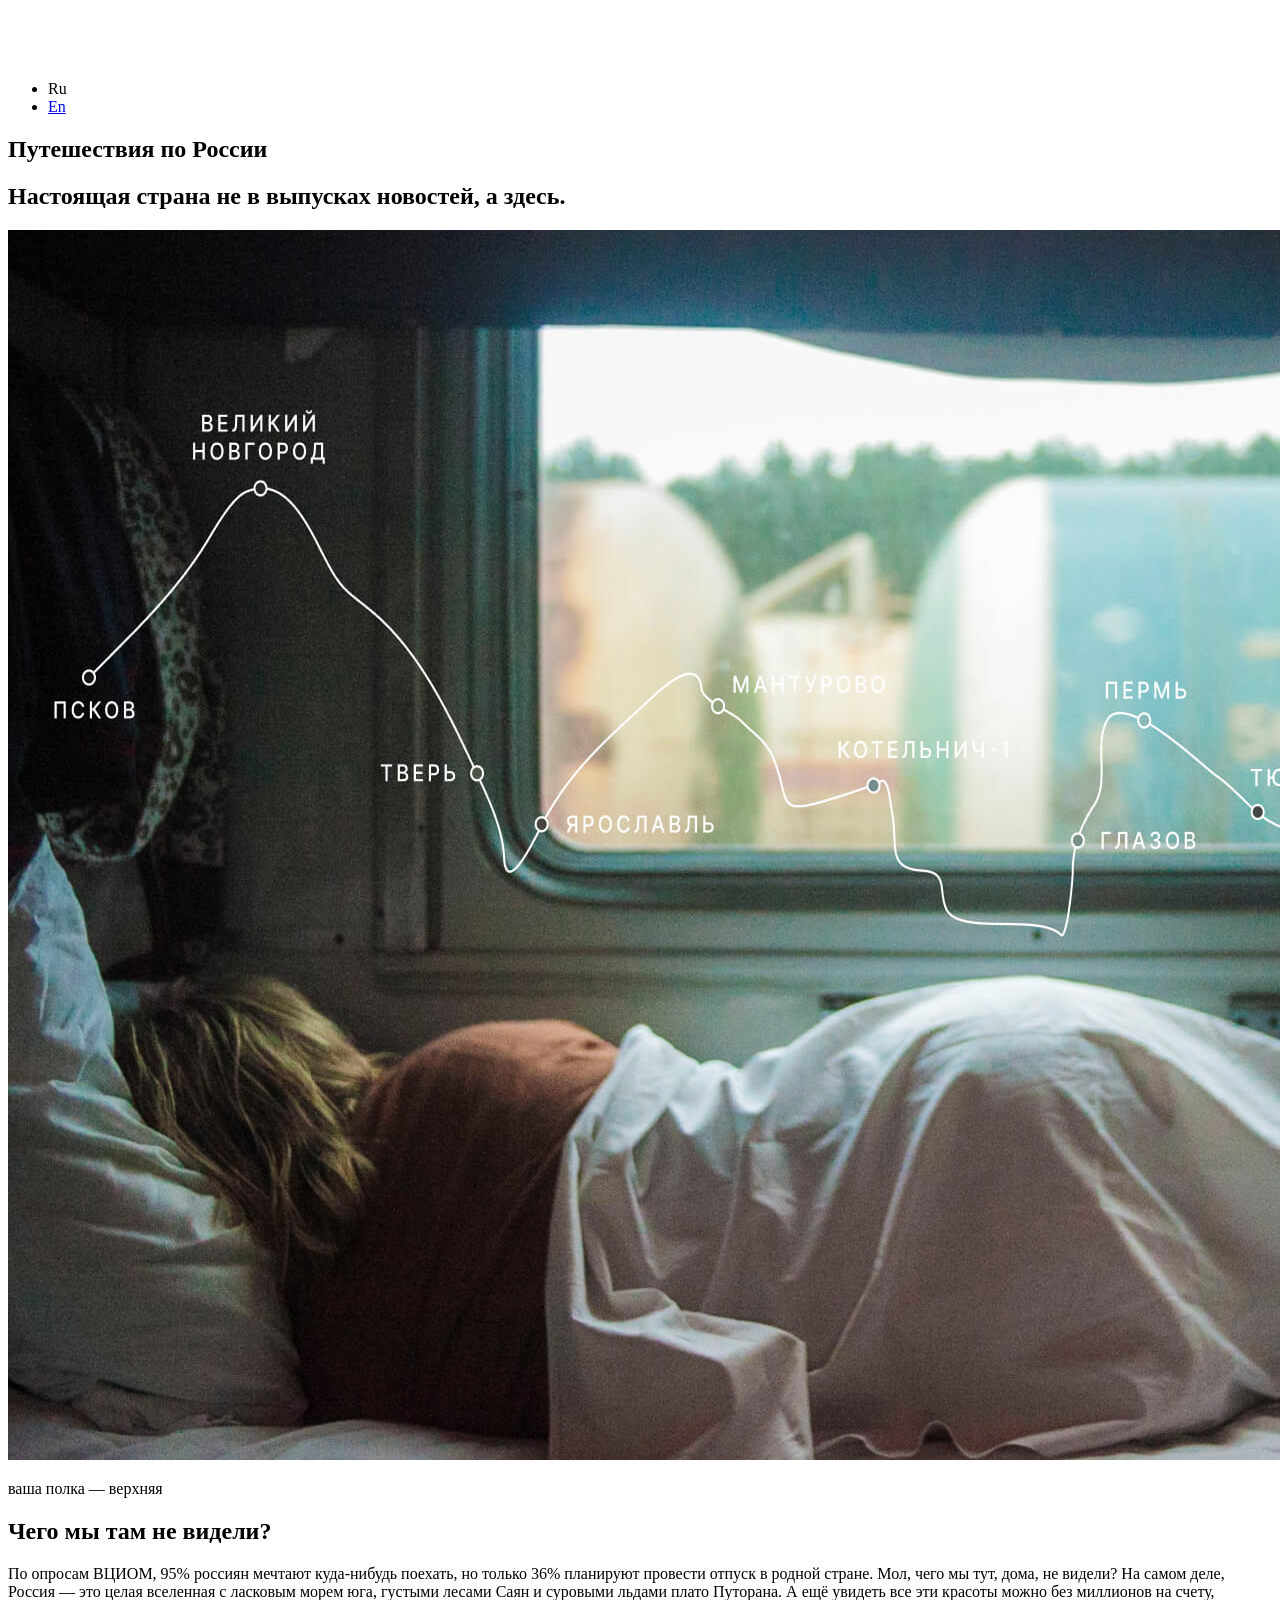
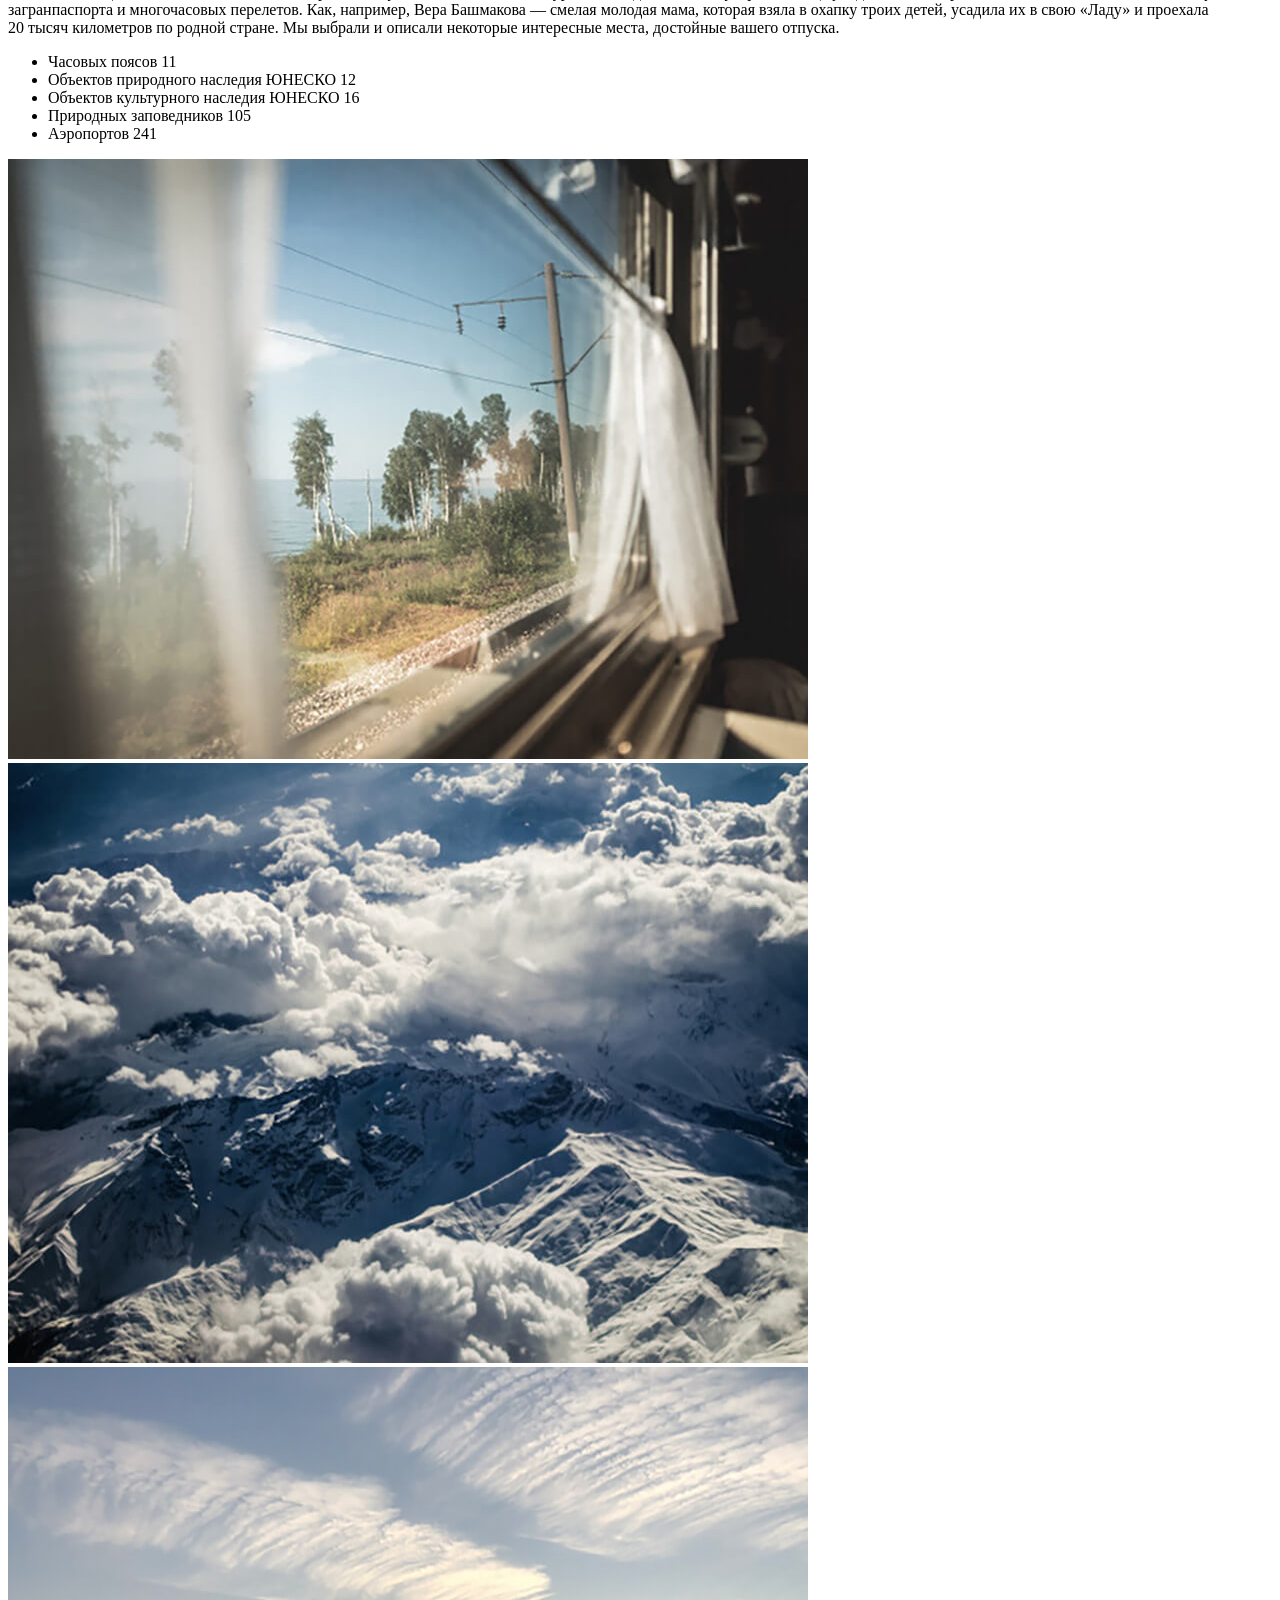
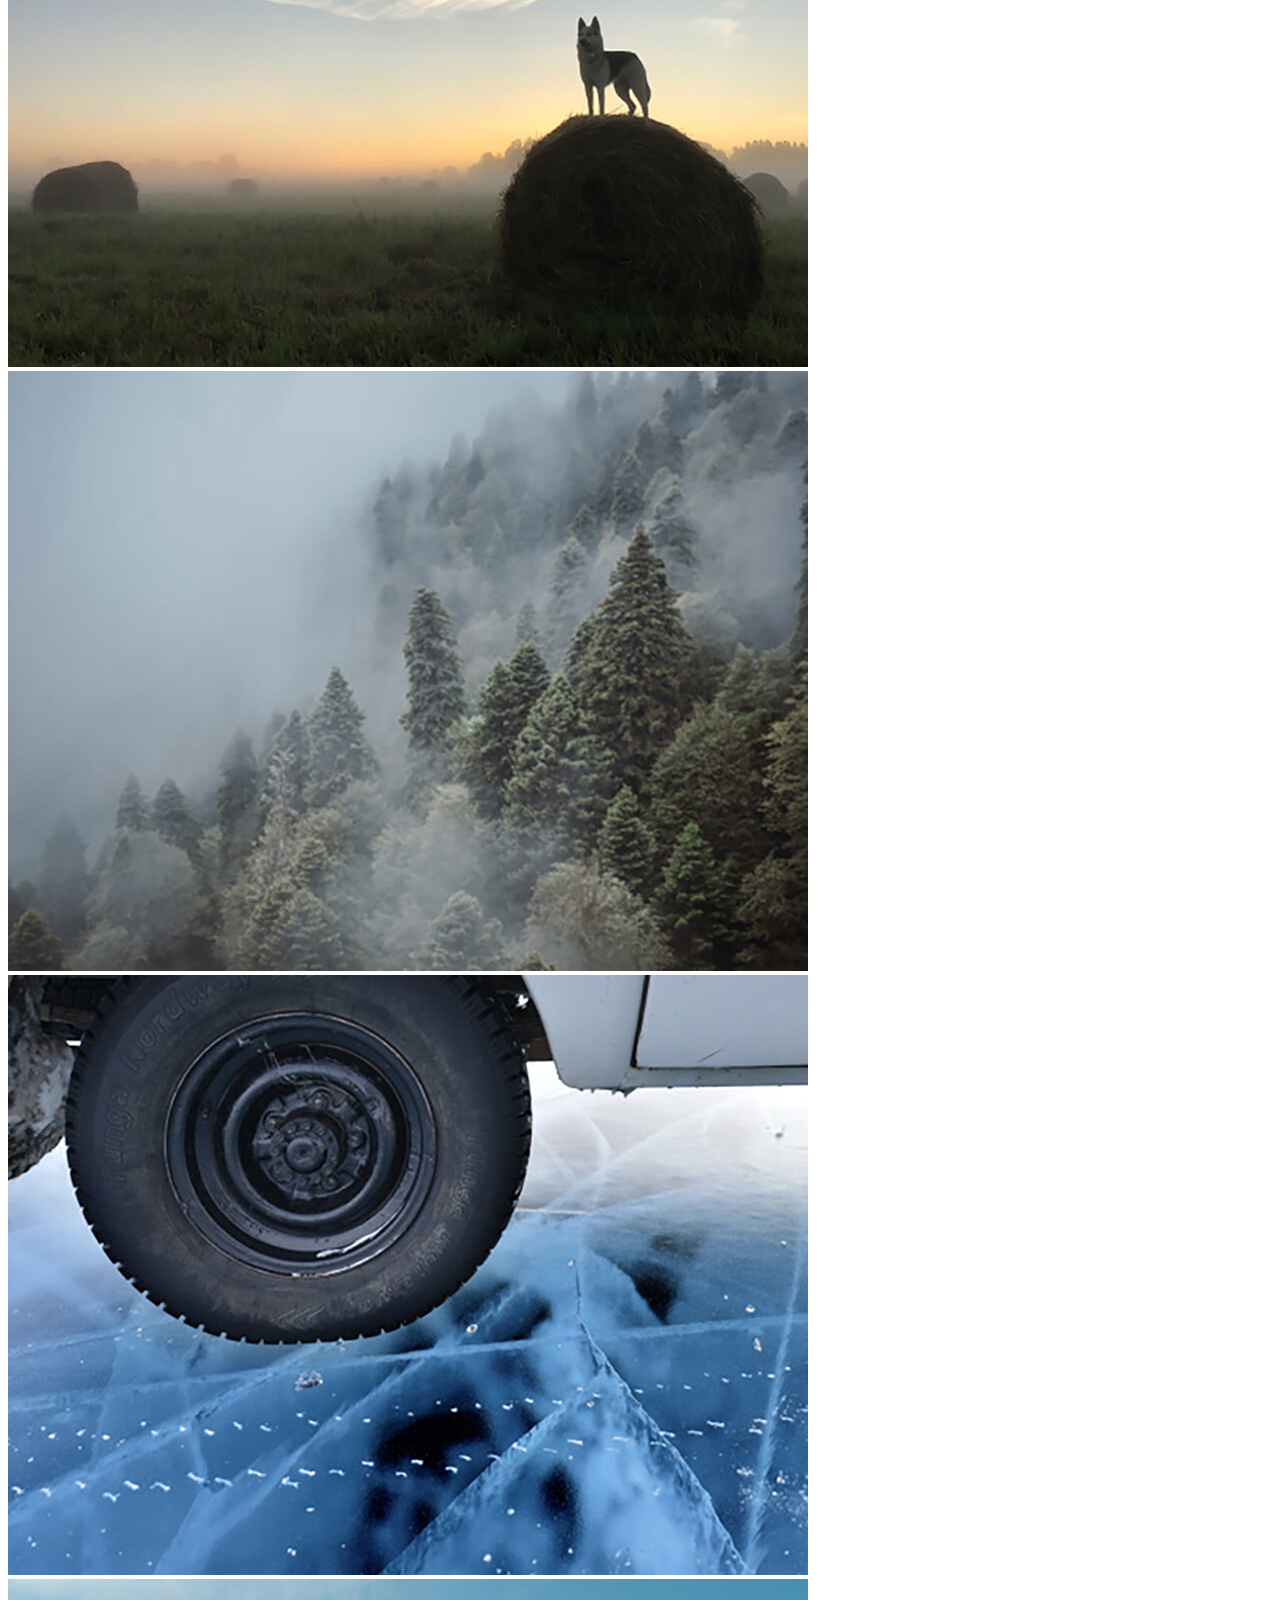
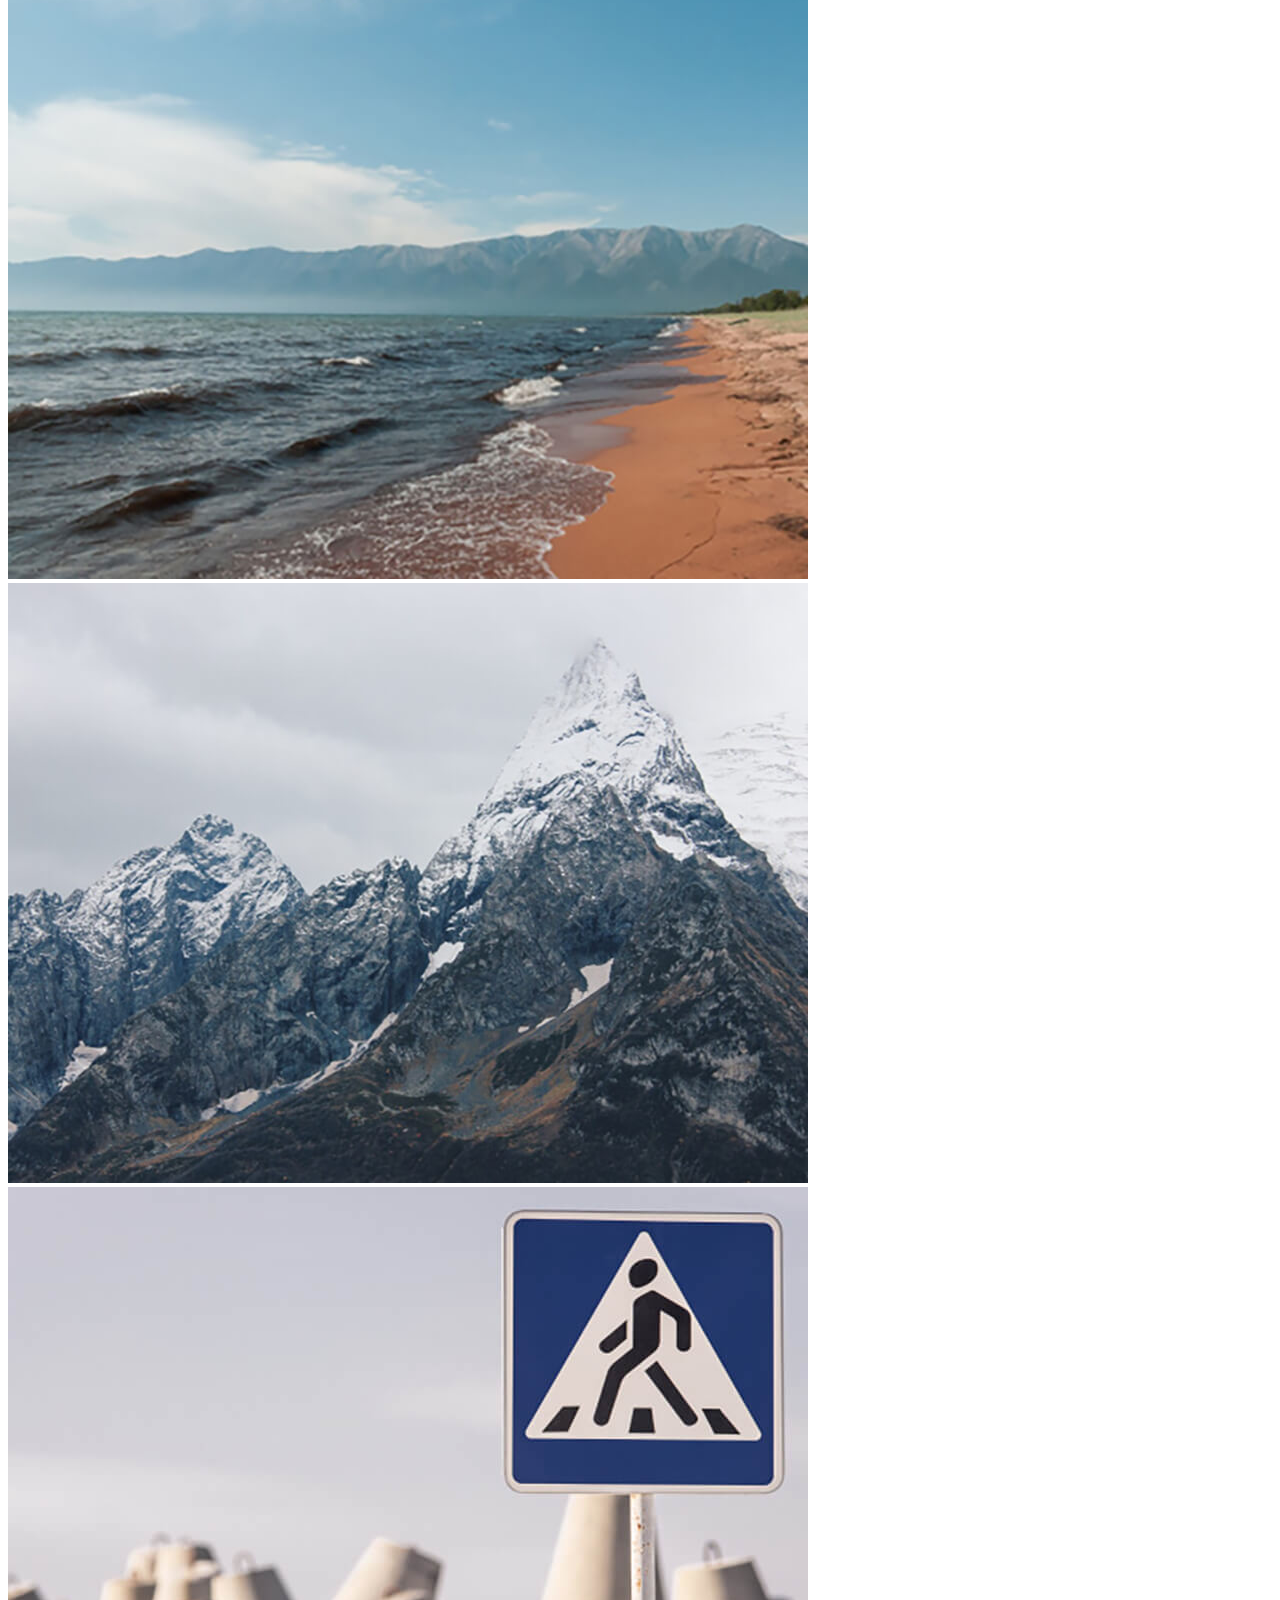
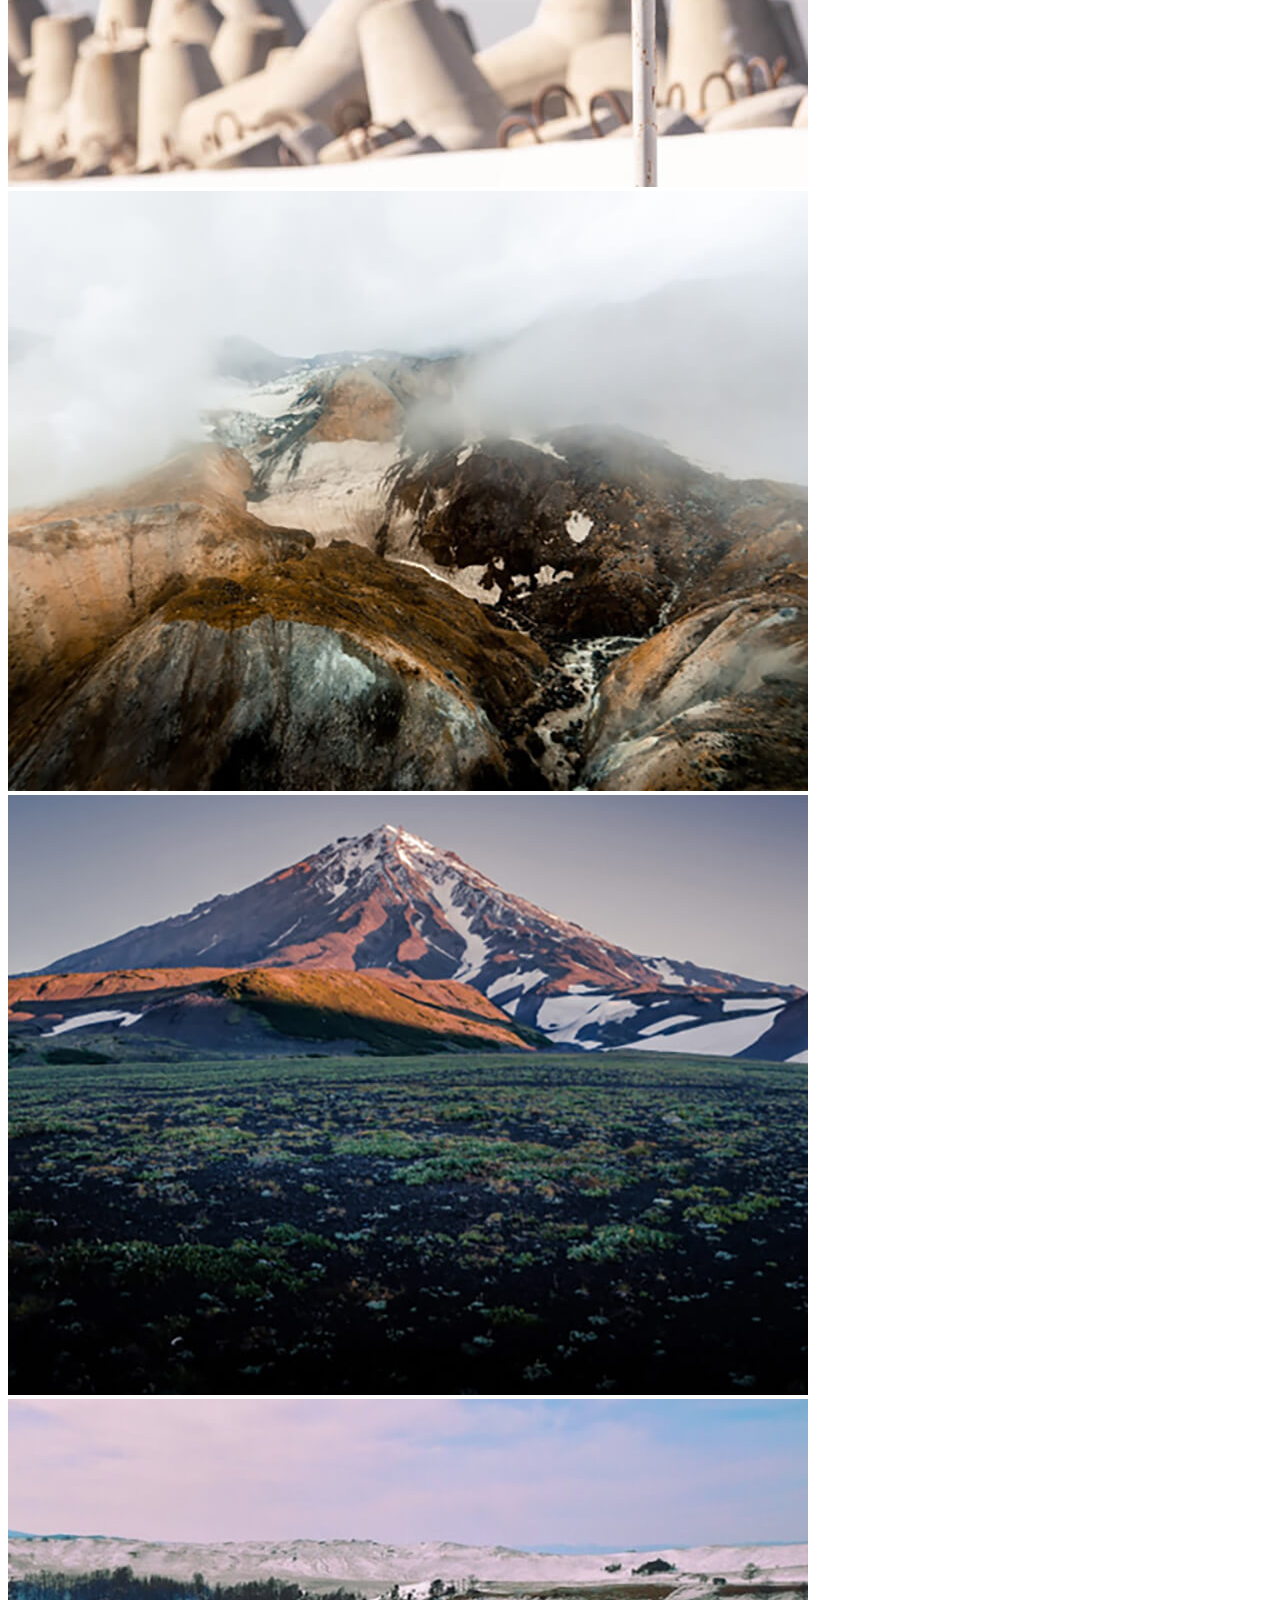
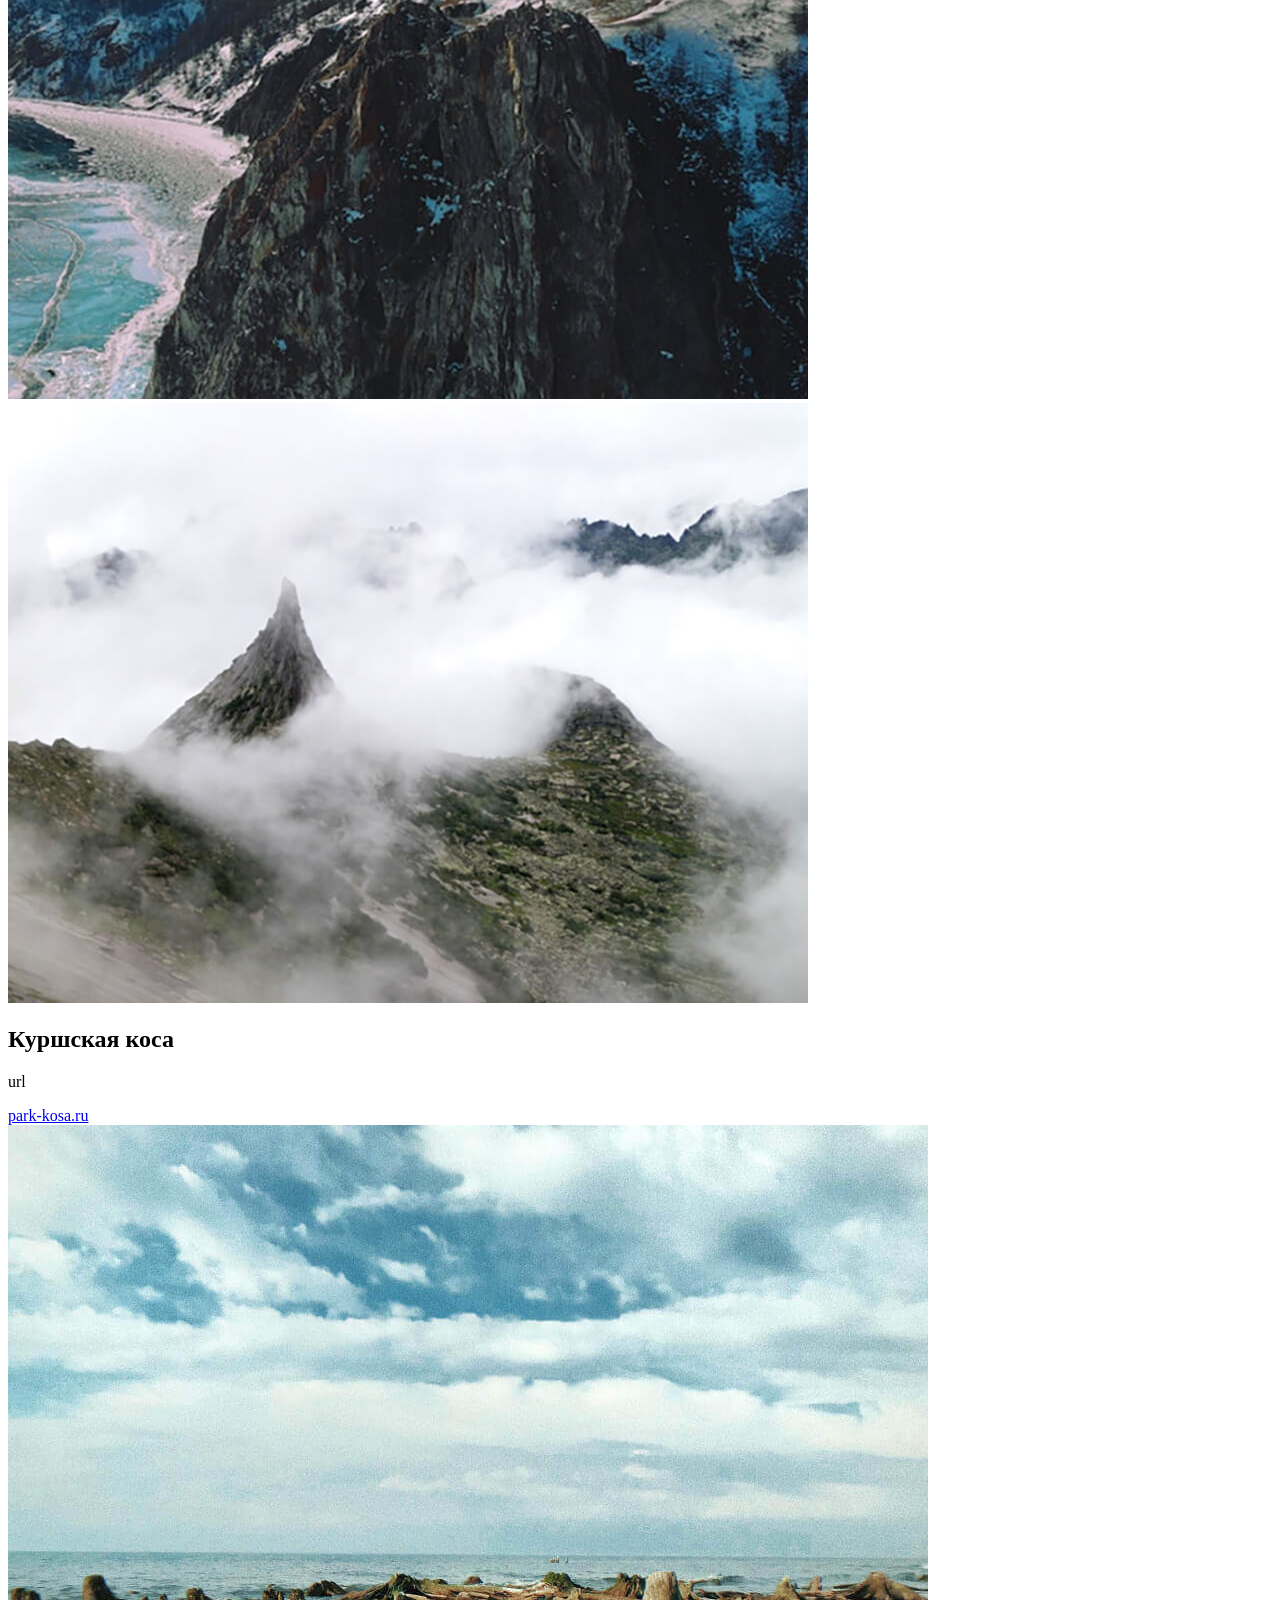
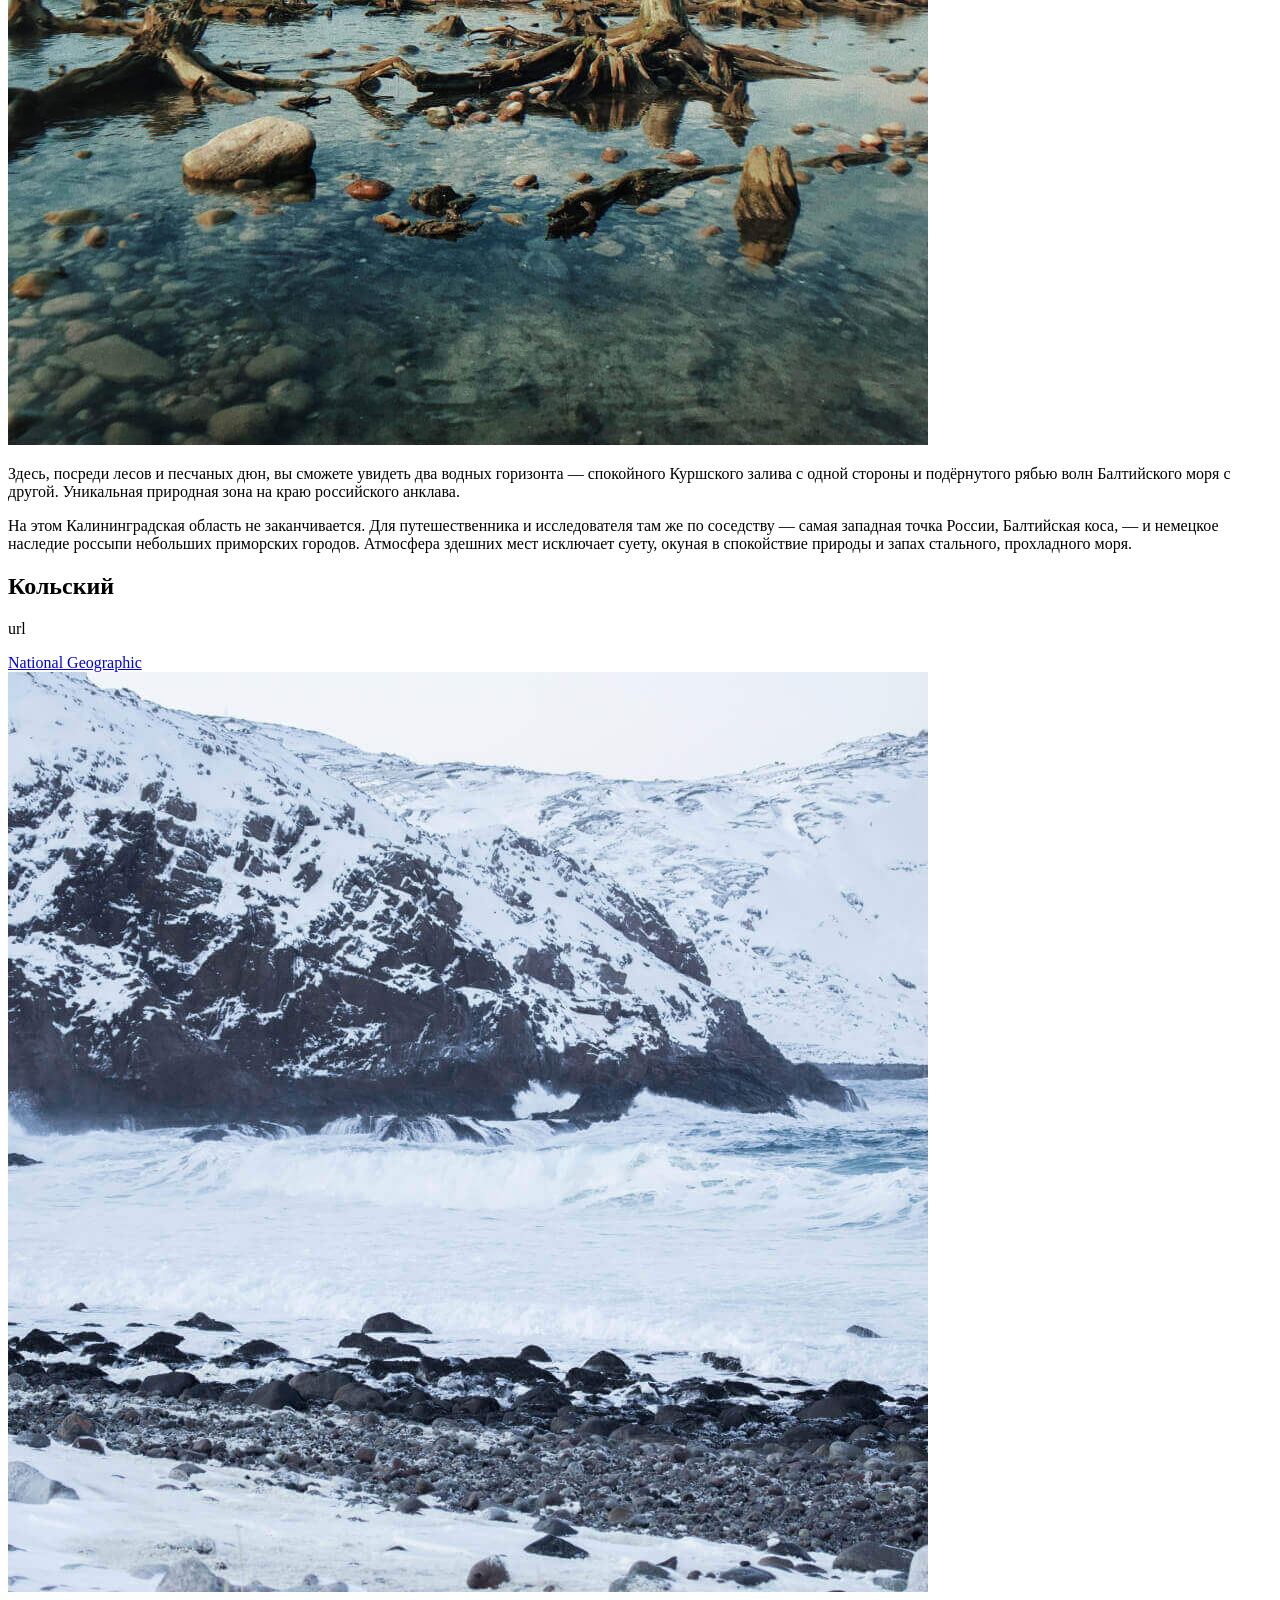
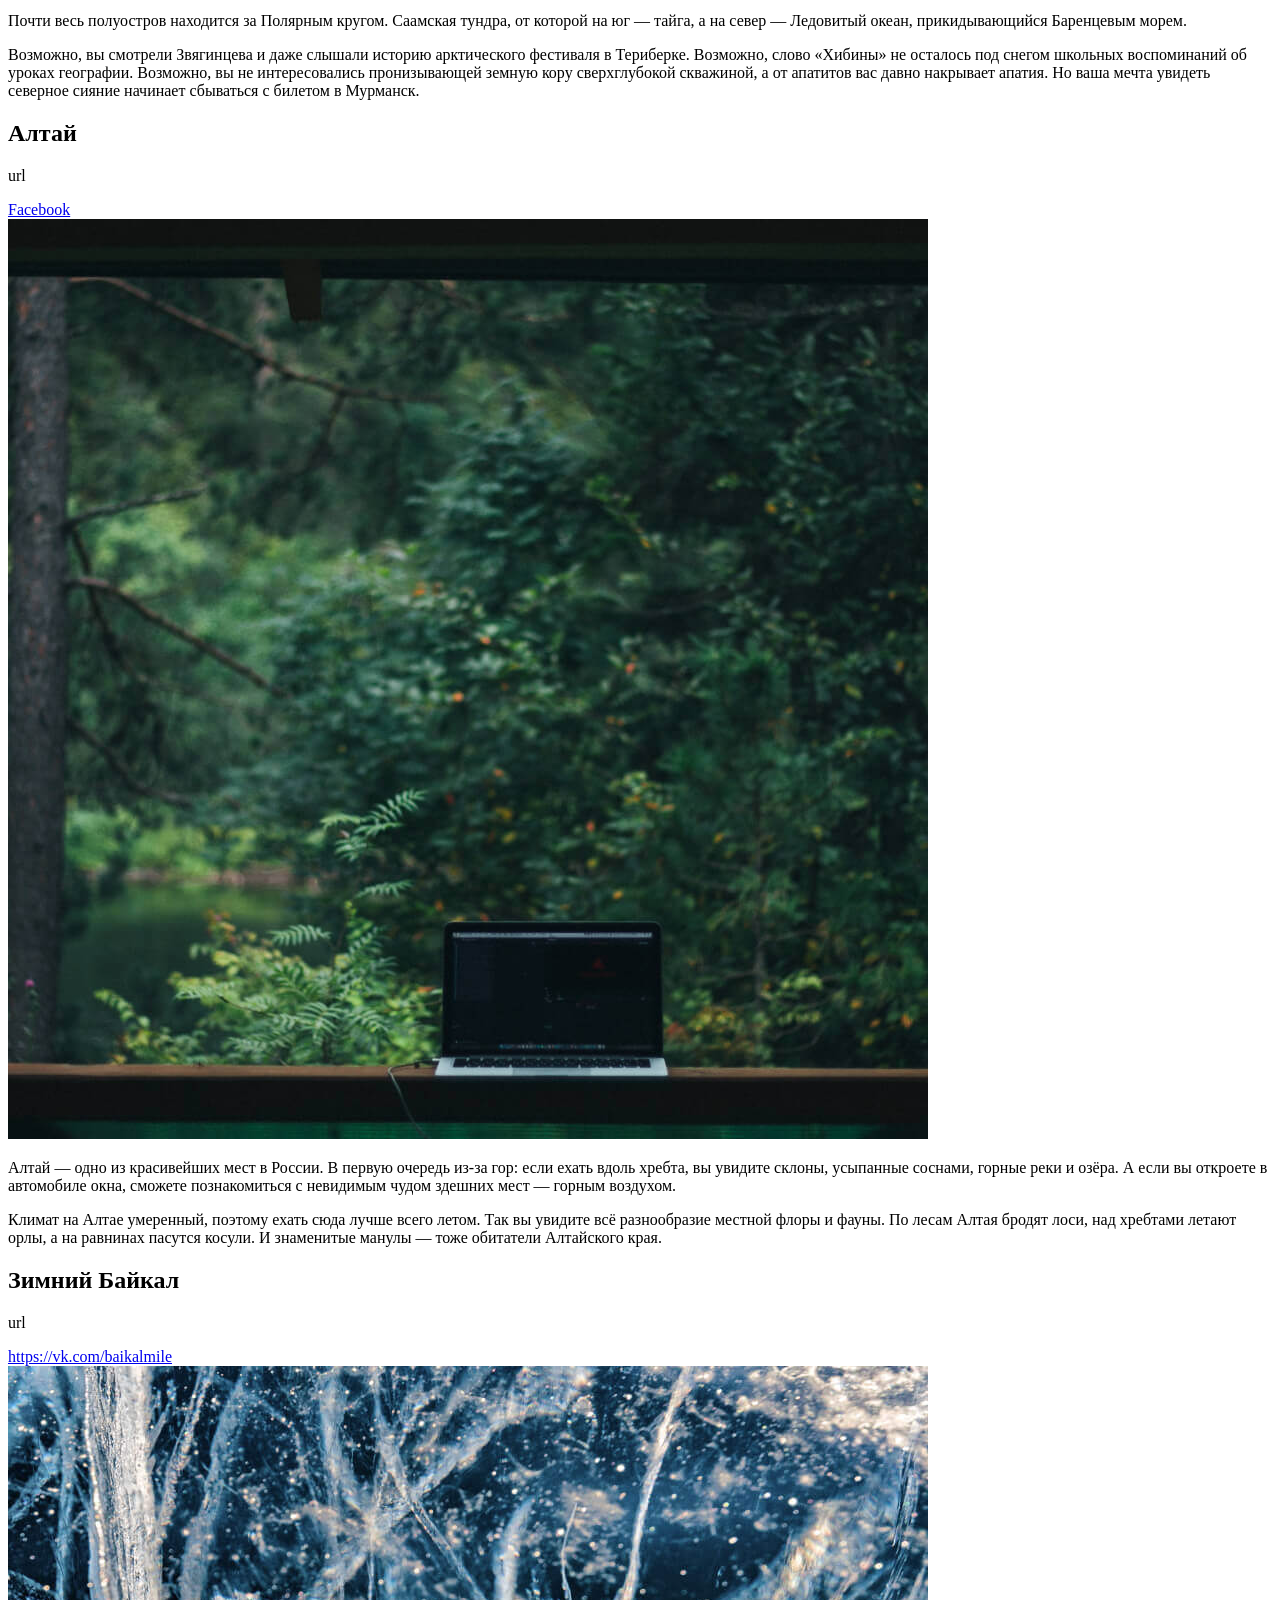
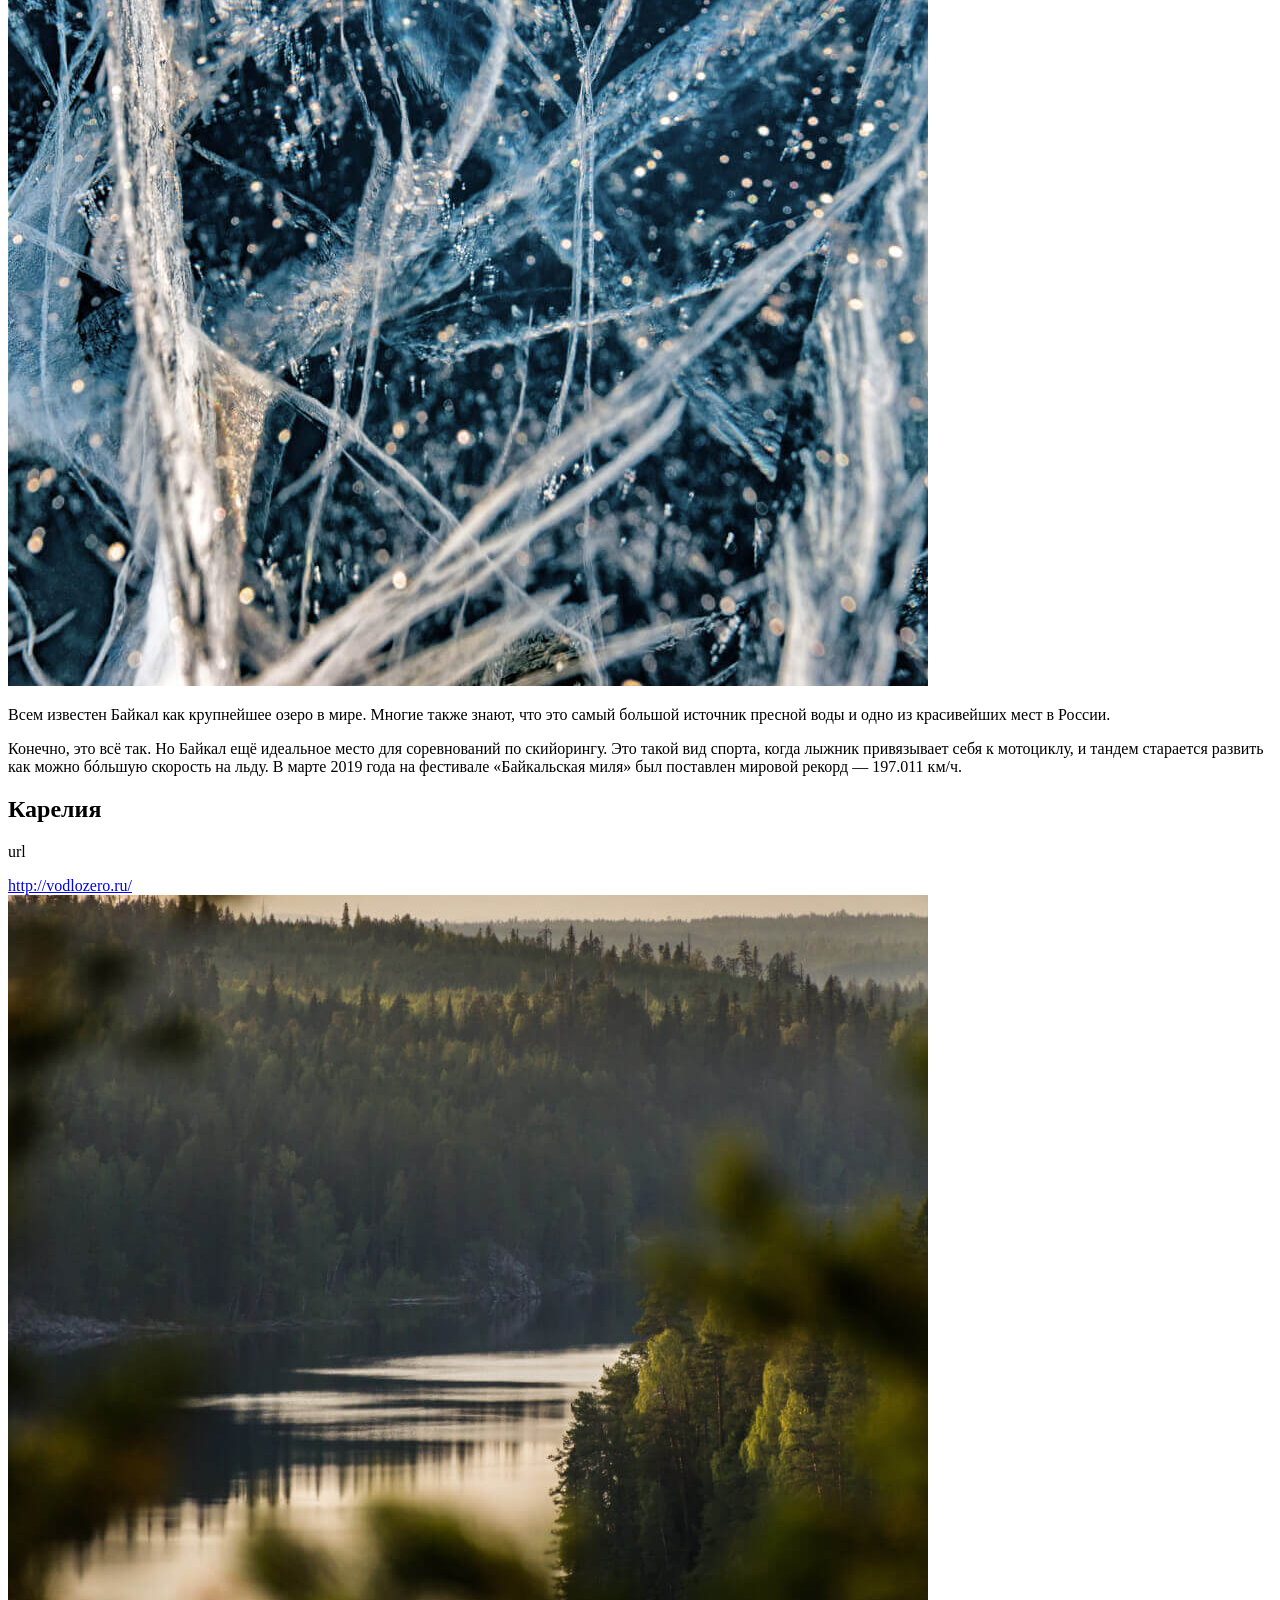
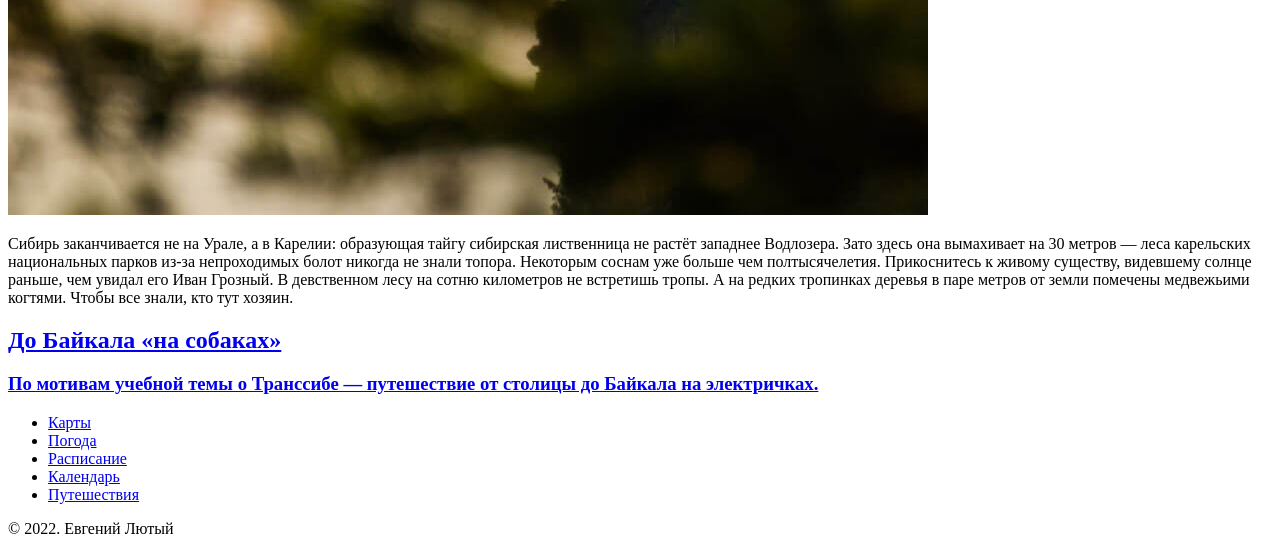
==== index.html @ b2409185 "Add files via upload" ====
<!DOCTYPE html>
<html lang="ru">

<head>
    <meta charset="UTF-8">
    <meta name="viewport" content="width=device-width, initial-scale=1.0">
    <link rel="stylesheet" href="./pages/index.css">
    <title>Путешествия по России</title>
</head>

<body class="page">
    <header class="header">
        <img class="header__logo" alt="Логотип" src="../russian-travel-main/images/header-logo.svg">
        <ul class="header__lang-list">
            <li class="header__lang-item">
                <a class="header__lang-link header__lang-link_status_active">Ru</a>
            </li>
            <li class="header__lang-item">
                <a href="#" class="header__lang-link">En</a>
            </li>
        </ul>
    </header>

    <main>
        <section class="lead">
            <h1 class="lead__title">Путешествия по России</h1>
            <h2 class="lead__subtitle">Настоящая страна не в выпусках новостей, а здесь.</h2>
            <img class="lead__image" alt="Маршрут" src="../russian-travel-main/images/lead-polka.jpg">
            <p class="lead__caption">ваша полка — верхняя</p>
        </section>

        <section class="intro">
            <h2 class="intro__title">Чего мы там не видели?</h2>
            <p class="intro__text">По&nbsp;опросам ВЦИОМ, 95% россиян мечтают куда-нибудь поехать, но&nbsp;только&nbsp;36% планируют провести отпуск в&nbsp;родной стране. Мол, чего мы&nbsp;тут, дома, не&nbsp;видели? На&nbsp;самом деле, Россия&nbsp;&mdash; это целая вселенная
                с&nbsp;ласковым морем юга, густыми лесами Саян и суровыми льдами плато Путорана. А&nbsp;ещё увидеть все эти красоты можно без миллионов на&nbsp;счету, загранпаспорта и&nbsp;многочасовых перелетов. Как, например, Вера Башмакова&nbsp;&mdash;
                смелая молодая мама, которая взяла в&nbsp;охапку троих детей, усадила их&nbsp;в свою &laquo;Ладу&raquo; и&nbsp;проехала 20&nbsp;тысяч километров по&nbsp;родной стране. Мы&nbsp;выбрали и&nbsp;описали некоторые интересные места, достойные
                вашего отпуска.</p>
            <ul class="intro__list">
                <li class="intro__list-item">
                    <span class="intro__list-title">Часовых поясов</span> 11
                </li>
                <li class="intro__list-item">
                    <span class="intro__list-title">Объектов природного наследия ЮНЕСКО</span> 12
                </li>
                <li class="intro__list-item">
                    <span class="intro__list-title">Объектов культурного наследия ЮНЕСКО</span> 16
                </li>
                <li class="intro__list-item">
                    <span class="intro__list-title">Природных заповедников</span> 105
                </li>
                <li class="intro__list-item">
                    <span class="intro__list-title">Аэропортов</span> 241
                </li>
            </ul>
        </section>

        <section class="photo-grid">
            <img class="photo-grid__item" alt="Поезд" src="../russian-travel-main/images/photo-grid-train.jpg">
            <img class="photo-grid__item" alt="Облака" src="../russian-travel-main/images/photo-grid-atharva-tulsi.jpg">
            <img class="photo-grid__item" alt="Туман" src="../russian-travel-main/images/photo-grid-tuman.jpg">
            <img class="photo-grid__item" alt="Лес" src="../russian-travel-main/images/photo-grid-sochi.jpg">
            <img class="photo-grid__item" alt="Колесо" src="../russian-travel-main/images/photo-grid-arisa.jpg">
            <img class="photo-grid__item" alt="Байкал" src="../russian-travel-main/images/photo-grid-baikal.jpg">
            <img class="photo-grid__item" alt="Эльбрус" src="../russian-travel-main/images/photo-grid-elbrus.jpg">
            <img class="photo-grid__item" alt="Пешеход" src="../russian-travel-main/images/photo-grid-kondratiev.jpg">
            <img class="photo-grid__item" alt="Камчатка 1" src="../russian-travel-main/images/photo-grid-kamchatka-1.jpg">
            <img class="photo-grid__item" alt="Камчатка 2" src="../russian-travel-main/images/photo-grid-kamchatka-2.jpg">
            <img class="photo-grid__item" alt="Байкал 2" src="../russian-travel-main/images/photo-grid-baikal-2.jpg">
            <img class="photo-grid__item" alt="Горы" src="../russian-travel-main/images/photo-grid-ergaki.jpg">
        </section>

        <section class="places">
            <article class="place">
                <h2 class="place__title">Куршская коса</h2>
                <div class="place__website">
                    <p class="place__url-heading">url</p>
                    <a class="place__link" href="http://park-kosa.ru">park-kosa.ru</a>
                </div>
                <img class="place__image" alt="Картинка" src="../russian-travel-main/images/place-kosa.jpg">
                <div class="place__text">
                    <p class="place__paragraph">Здесь, посреди лесов и песчаных дюн, вы сможете увидеть два водных горизонта — спокойного Куршского залива с одной стороны и подёрнутого рябью волн Балтийского моря с другой. Уникальная природная зона на краю российского анклава.</p>
                    <p class="place__paragraph">На этом Калининградская область не заканчивается. Для путешественника и исследователя там же по соседству — самая западная точка России, Балтийская коса, — и немецкое наследие россыпи небольших приморских городов. Атмосфера здешних
                        мест исключает суету, окуная в спокойствие природы и запах стального, прохладного моря.</p>
                </div>
            </article>

            <article class="place">
                <h2 class="place__title">Кольский</h2>
                <div class="place__website">
                    <p class="place__url-heading">url</p>
                    <a class="place__link" href="https://yourshot.nationalgeographic.com/photos/?keywords=kolskiy">National
            Geographic</a>
                </div>
                <img class="place__image" alt="Картинка" src="../russian-travel-main/images/place-kolsky.jpg">
                <div class="place__text">
                    <p class="place__paragraph">Почти весь полуостров находится за Полярным кругом. Саамская тундра, от которой на юг — тайга, а на север — Ледовитый океан, прикидывающийся Баренцевым морем.</p>
                    <p class="place__paragraph">Возможно, вы смотрели Звягинцева и даже слышали историю арктического фестиваля в Териберке. Возможно, слово «Хибины» не осталось под снегом школьных воспоминаний об уроках географии. Возможно, вы не интересовались пронизывающей земную
                        кору сверхглубокой скважиной, а от апатитов вас давно накрывает апатия. Но ваша мечта увидеть северное сияние начинает сбываться с билетом в Мурманск.</p>
                </div>
            </article>

            <article class="place">
                <h2 class="place__title">Алтай</h2>
                <div class="place__website">
                    <p class="place__url-heading">url</p>
                    <a class="place__link" href="https://www.facebook.com/vera.bashmakova/posts/10156011613718822">Facebook</a>
                </div>
                <img class="place__image" alt="Картинка" src="../russian-travel-main/images/place-altai.jpg">
                <div class="place__text">
                    <p class="place__paragraph">Алтай — одно из красивейших мест в России. В первую очередь из-за гор: если ехать вдоль хребта, вы увидите склоны, усыпанные соснами, горные реки и озёра. А если вы откроете в автомобиле окна, сможете познакомиться с невидимым чудом
                        здешних мест — горным воздухом.</p>
                    <p class="place__paragraph">Климат на Алтае умеренный, поэтому ехать сюда лучше всего летом. Так вы увидите всё разнообразие местной флоры и фауны. По лесам Алтая бродят лоси, над хребтами летают орлы, а на равнинах пасутся косули. И знаменитые манулы — тоже
                        обитатели Алтайского края.</p>
                </div>
            </article>

            <article class="place">
                <h2 class="place__title">Зимний Байкал</h2>
                <div class="place__website">
                    <p class="place__url-heading">url</p>
                    <a class="place__link" href="https://vk.com/baikalmile">https://vk.com/baikalmile</a>
                </div>
                <img class="place__image" alt="Картинка" src="../russian-travel-main/images/place-winter-baikal.jpg">
                <div class="place__text">
                    <p class="place__paragraph">Всем известен Байкал как крупнейшее озеро в мире. Многие также знают, что это самый большой источник пресной воды и одно из красивейших мест в России.</p>
                    <p class="place__paragraph">Конечно, это всё так. Но Байкал ещё идеальное место для соревнований по скийорингу. Это такой вид спорта, когда лыжник привязывает себя к мотоциклу, и тандем старается развить как можно бóльшую скорость на льду. В марте 2019 года на
                        фестивале «Байкальская миля» был поставлен мировой рекорд — 197.011 км/ч.</p>
                </div>
            </article>

            <article class="place">
                <h2 class="place__title">Карелия</h2>
                <div class="place__website">
                    <p class="place__url-heading">url</p>
                    <a class="place__link" href="http://vodlozero.ru">http://vodlozero.ru/</a>
                </div>
                <img class="place__image" alt="Картинка" src="../russian-travel-main/images/place-karelia.jpg">
                <div class="place__text">
                    <p class="place__paragraph">Сибирь заканчивается не на Урале, а в Карелии: образующая тайгу сибирская лиственница не растёт западнее Водлозера. Зато здесь она вымахивает на 30 метров — леса карельских национальных парков из-за непроходимых болот никогда не знали
                        топора. Некоторым соснам уже больше чем полтысячелетия. Прикоснитесь к живому существу, видевшему солнце раньше, чем увидал его Иван Грозный. В девственном лесу на сотню километров не встретишь тропы. А на редких тропинках деревья
                        в паре метров от земли помечены медвежьими когтями. Чтобы все знали, кто тут хозяин.</p>
                </div>
            </article>
        </section>

        <section class="cover">
            <a class="cover__overlay" href="https://stampsy.com/na-elektrichkakh-do-baikala">
                <div class="cover__background">
                    <h2 class="cover__title">До Байкала «на собаках»</h2>
                    <h3 class="cover__subtitle">По мотивам учебной темы о Транссибе — путешествие от столицы до Байкала на электричках.
                    </h3>
                </div>
            </a>
        </section>
    </main>

    <footer class="footer">
        <nav class="footer__background">
            <ul class="footer__list-link">
                <li class="footer__list-item">
                    <a class="footer__link" href="https://yandex.ru/maps/">Карты</a>
                </li>
                <li class="footer__list-item">
                    <a class="footer__link" href="https://yandex.ru/pogoda/">Погода</a>
                </li>
                <li class="footer__list-item">
                    <a class="footer__link" href="https://rasp.yandex.ru/">Расписание</a>
                </li>
                <li class="footer__list-item">
                    <a class="footer__link" href="https://calendar.yandex.ru/">Календарь</a>
                </li>
                <li class="footer__list-item">
                    <a class="footer__link" href="https://travel.yandex.ru/">Путешествия</a>
                </li>
            </ul>
        </nav>
        <p class="footer__copyright">&copy; 2022. Евгений Лютый</p>
    </footer>
</body>

</html>
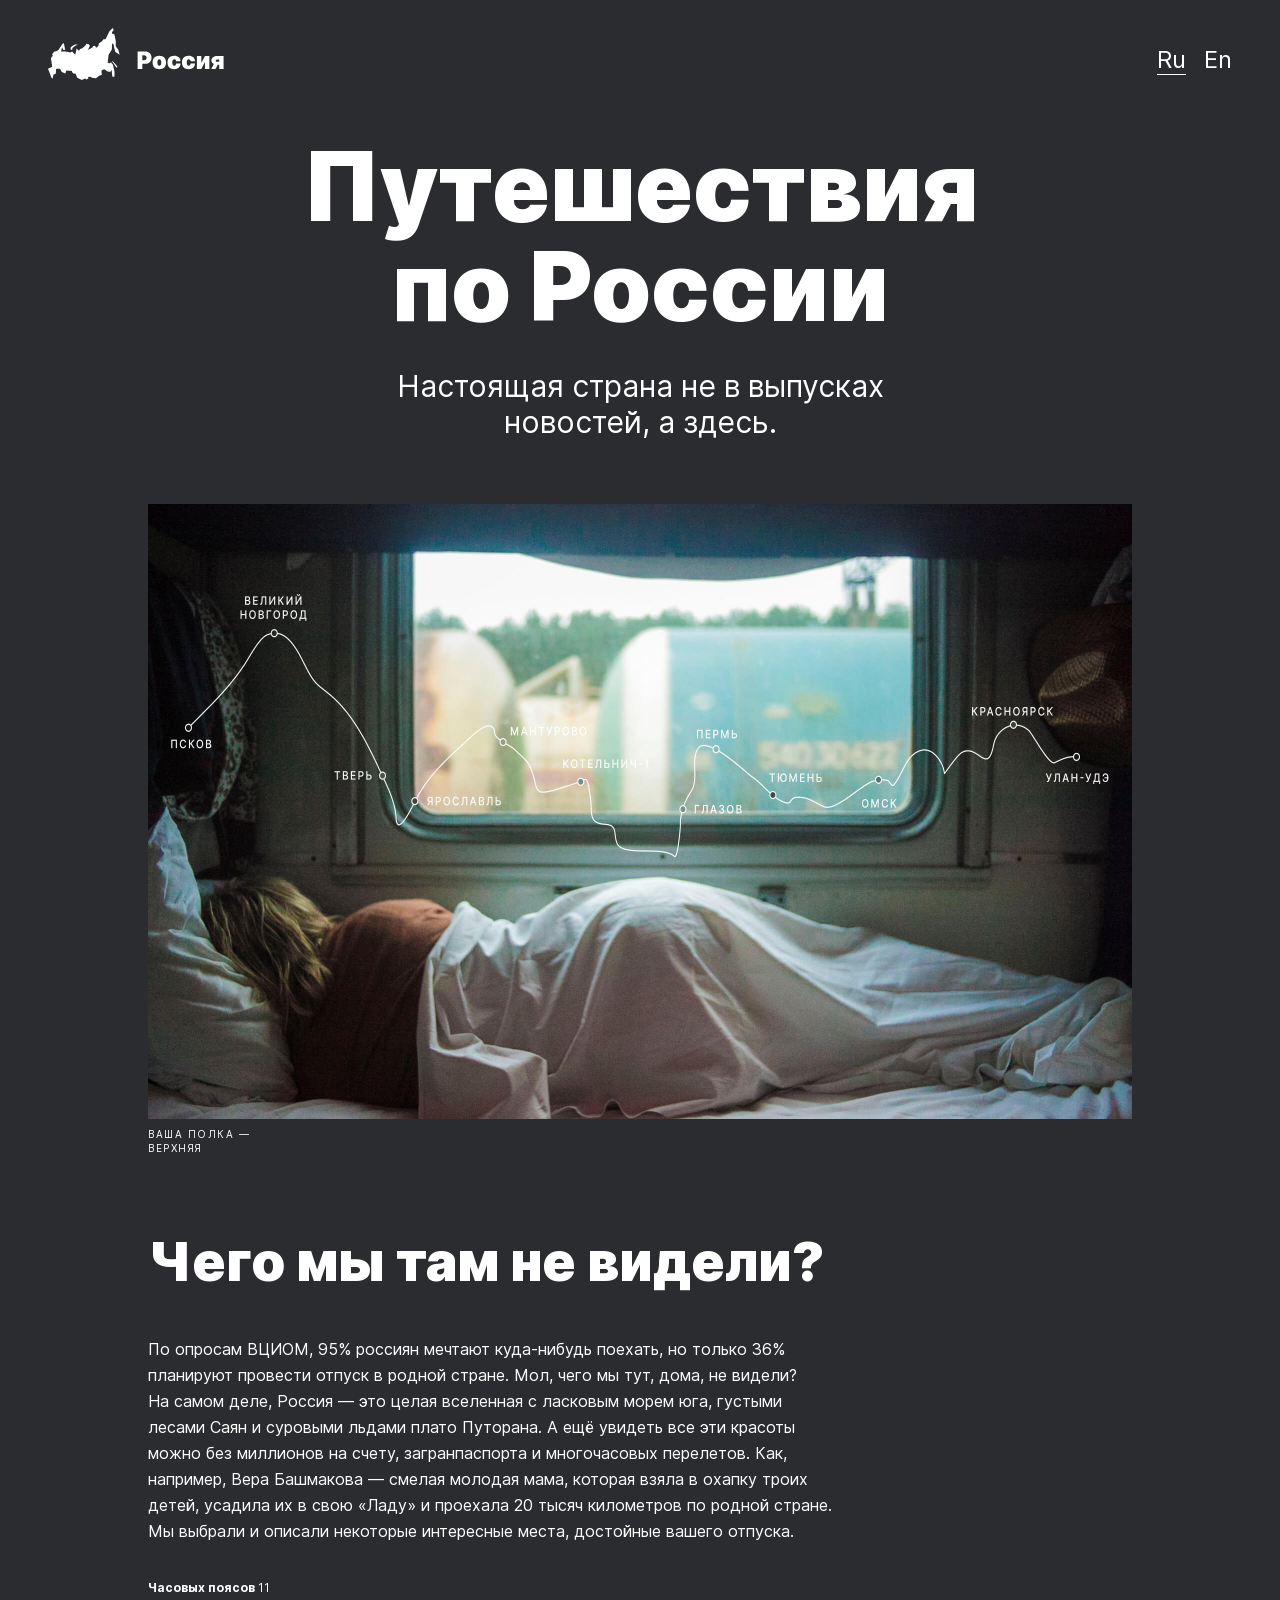
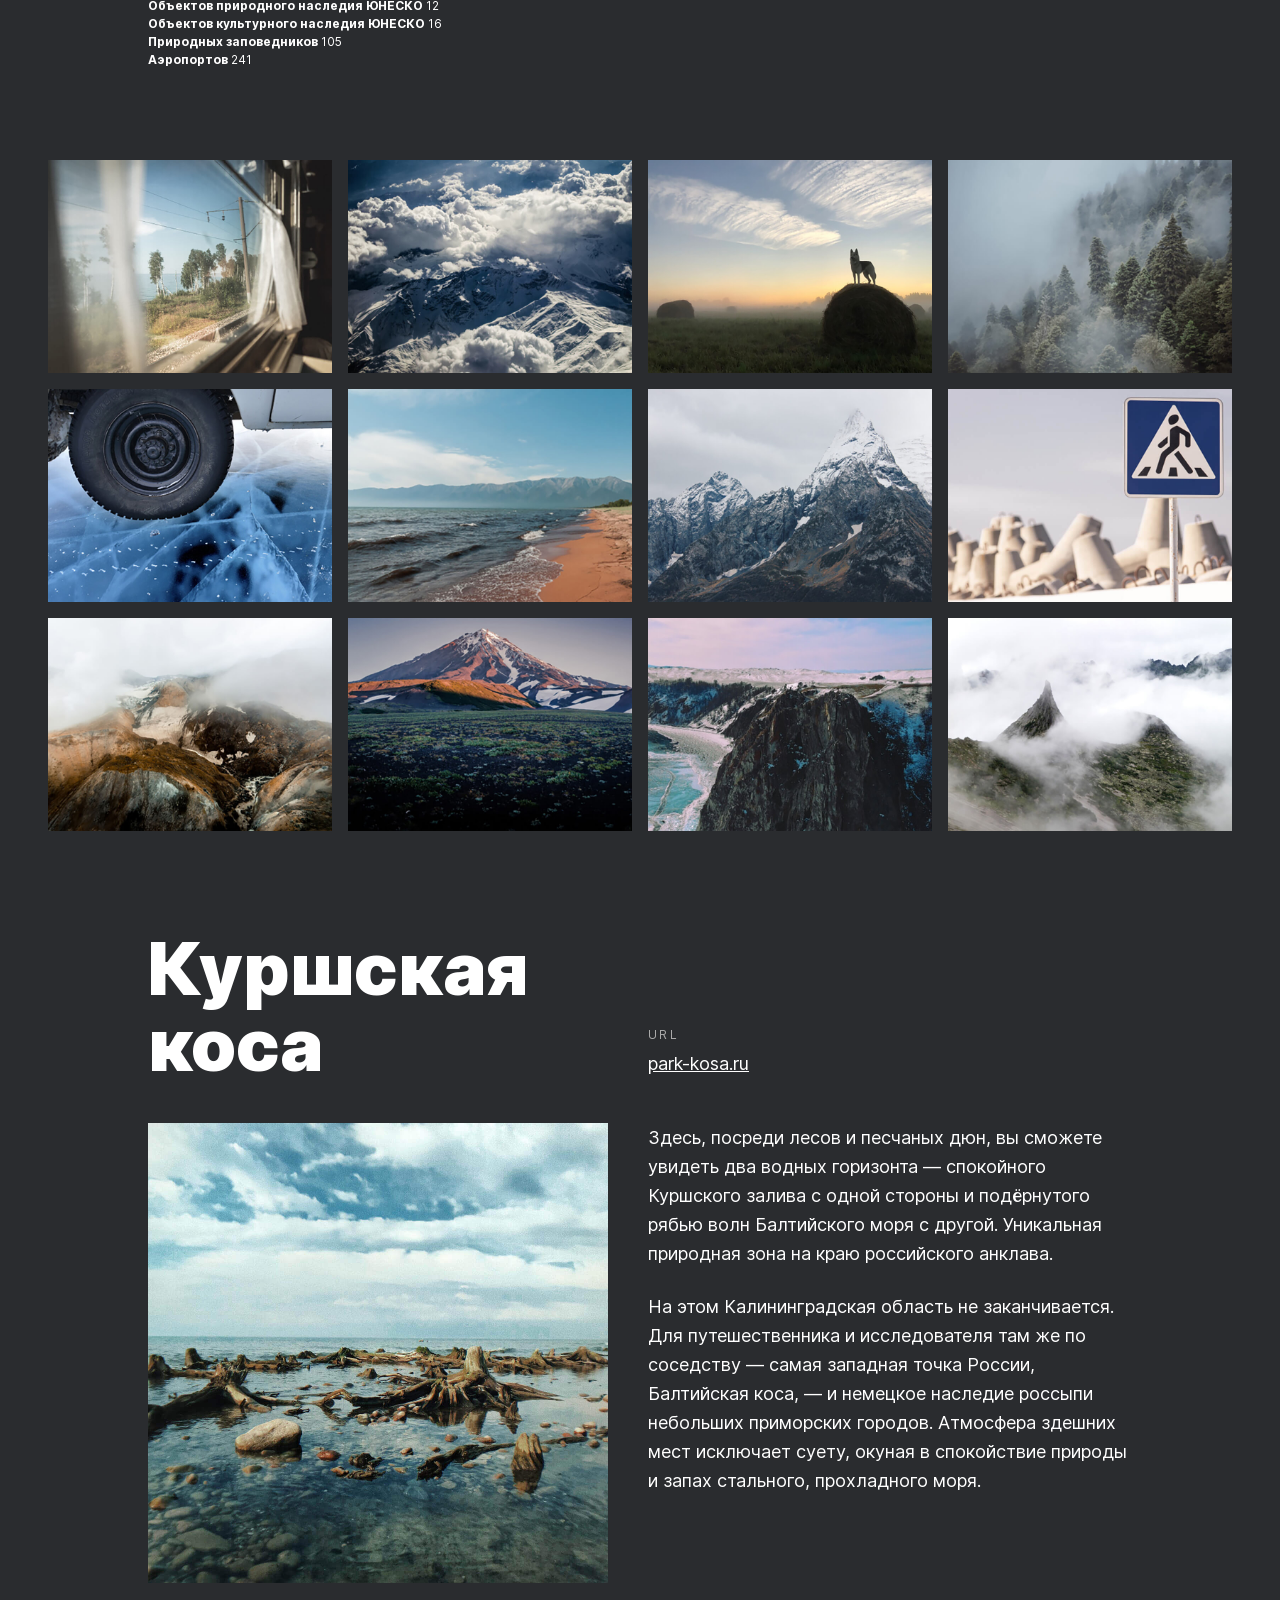
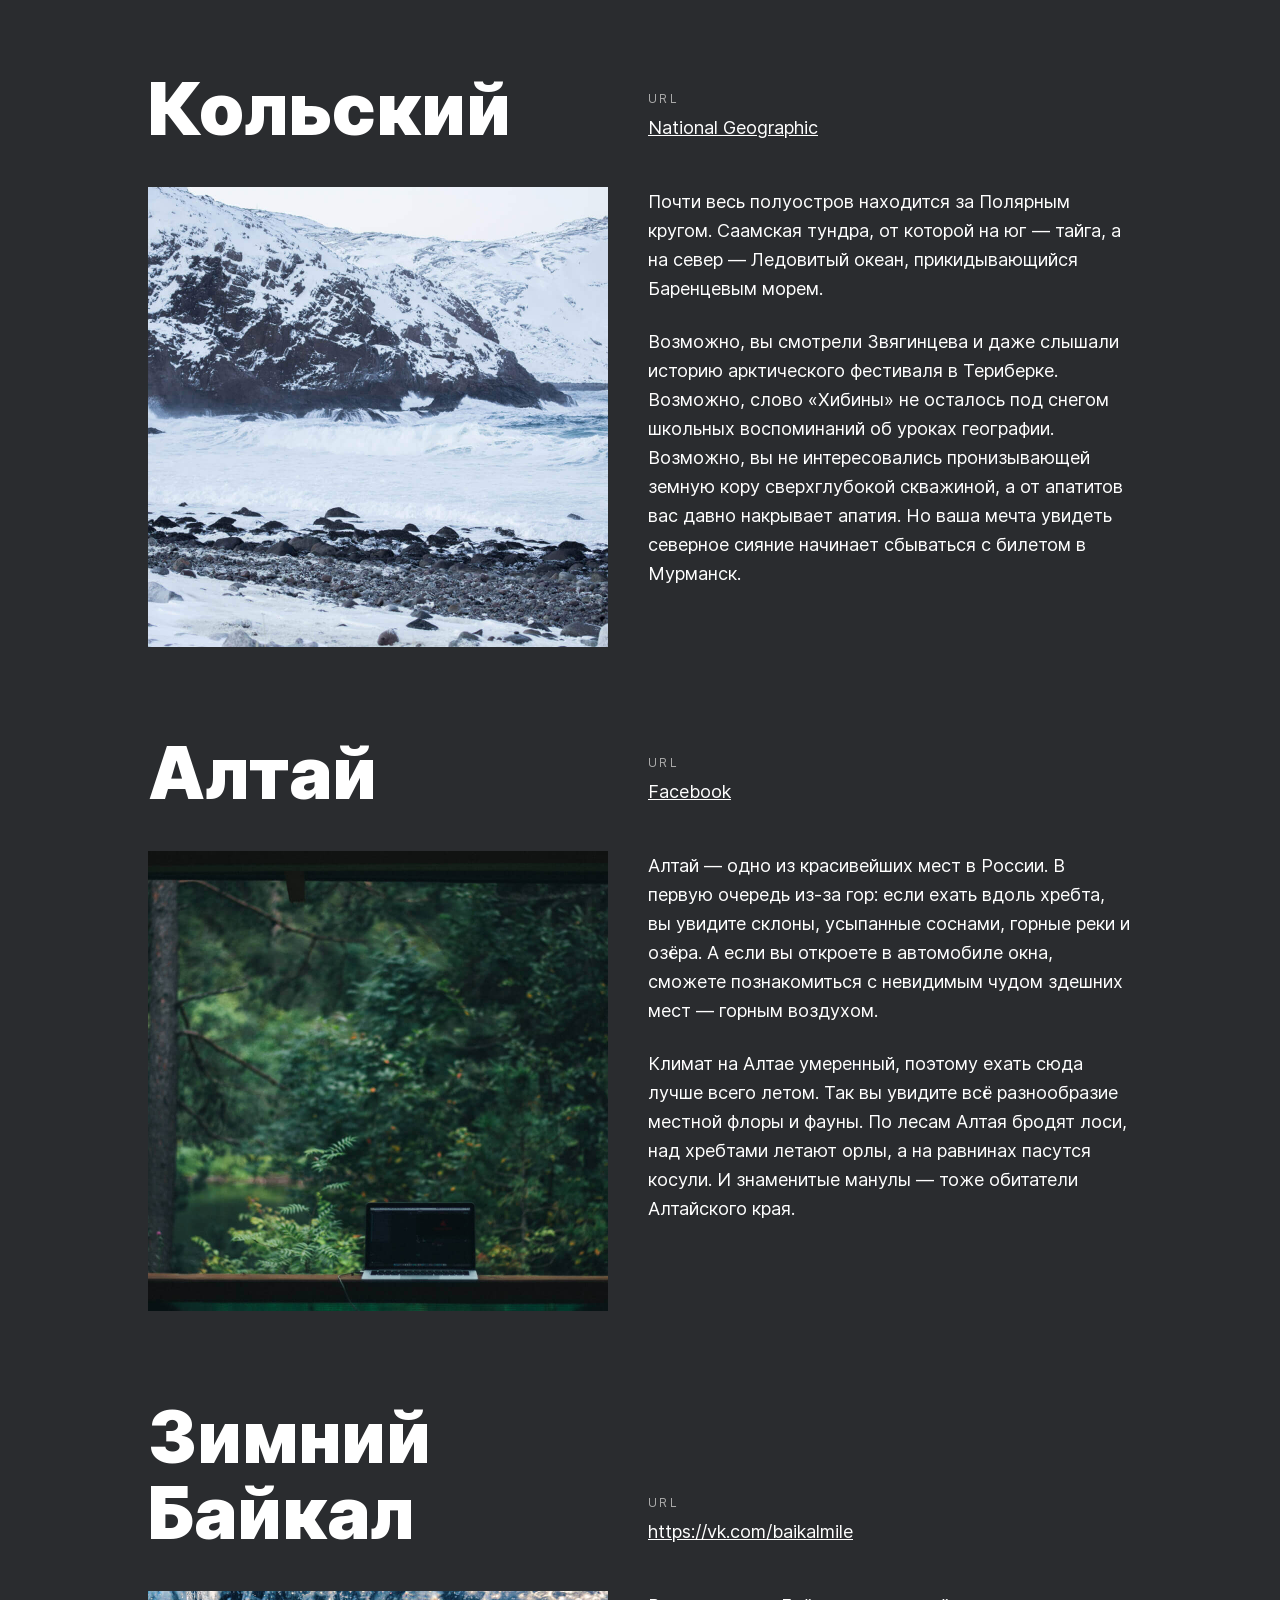
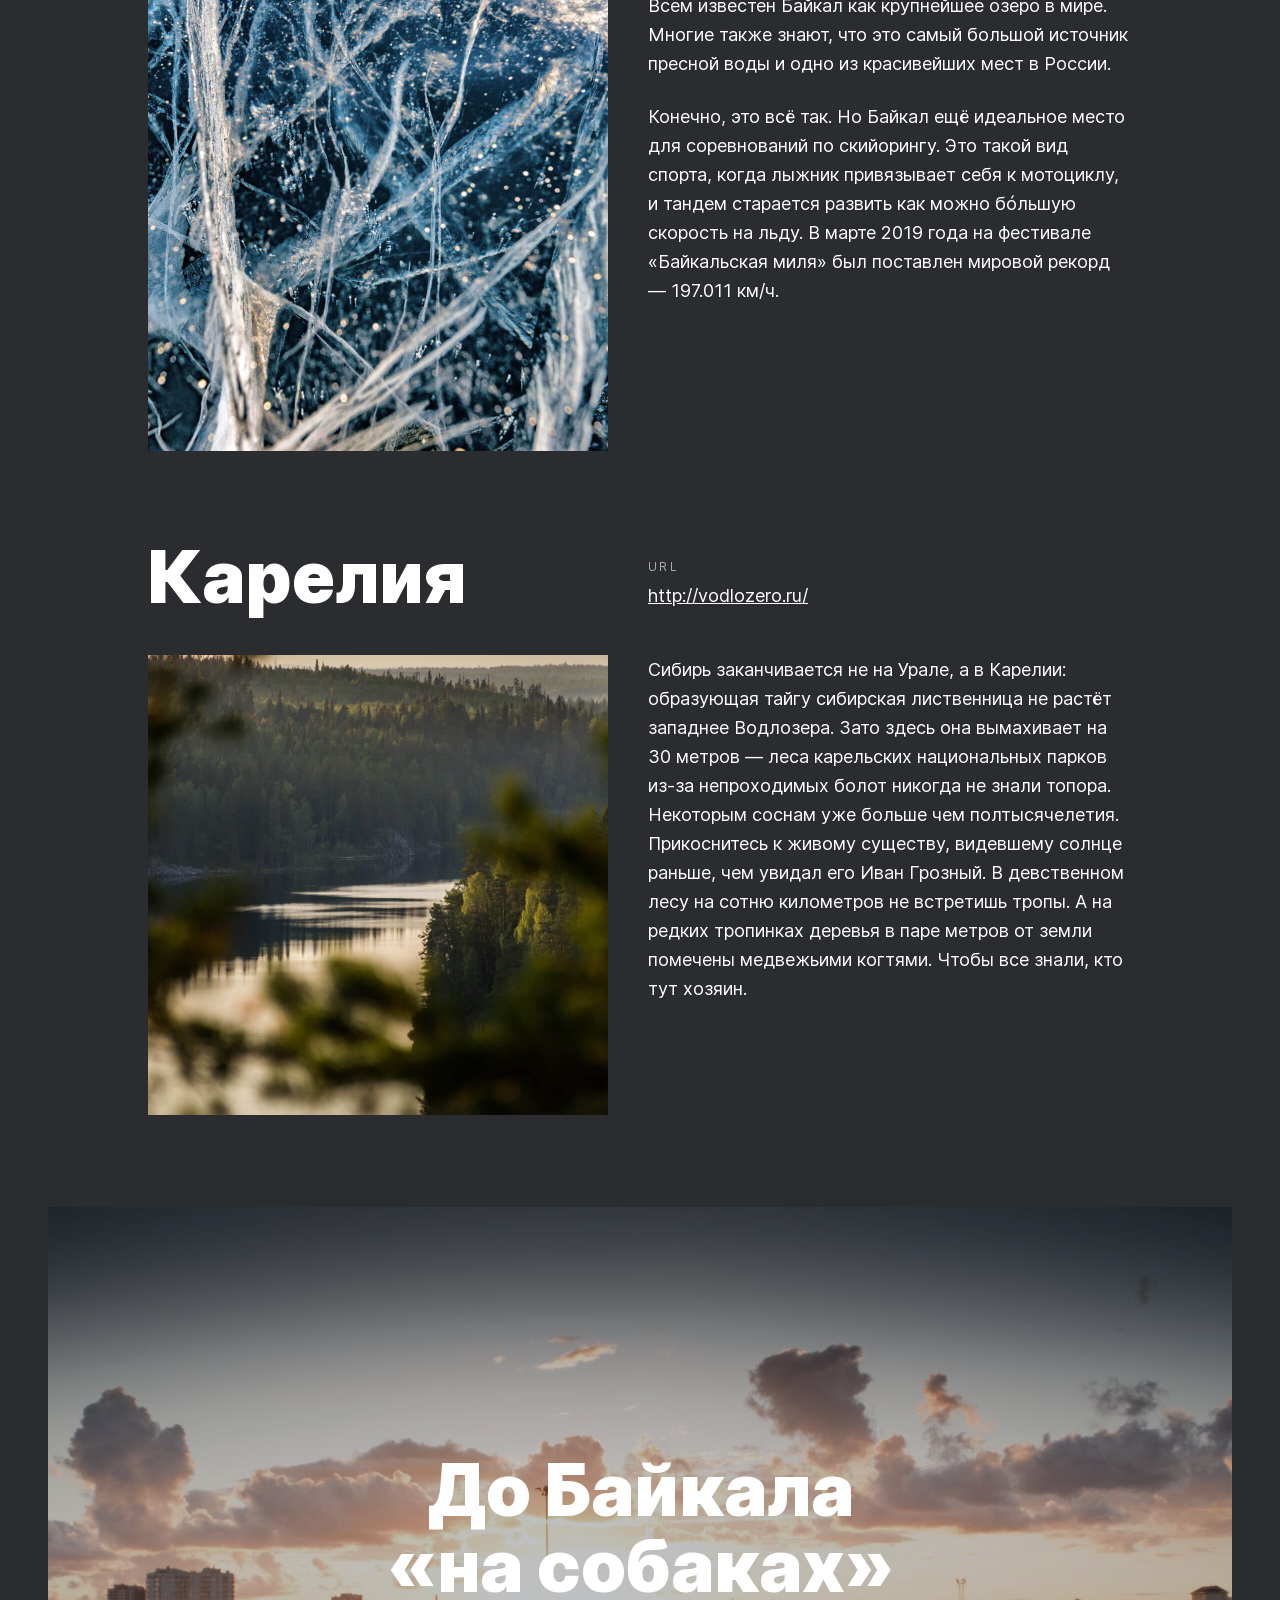
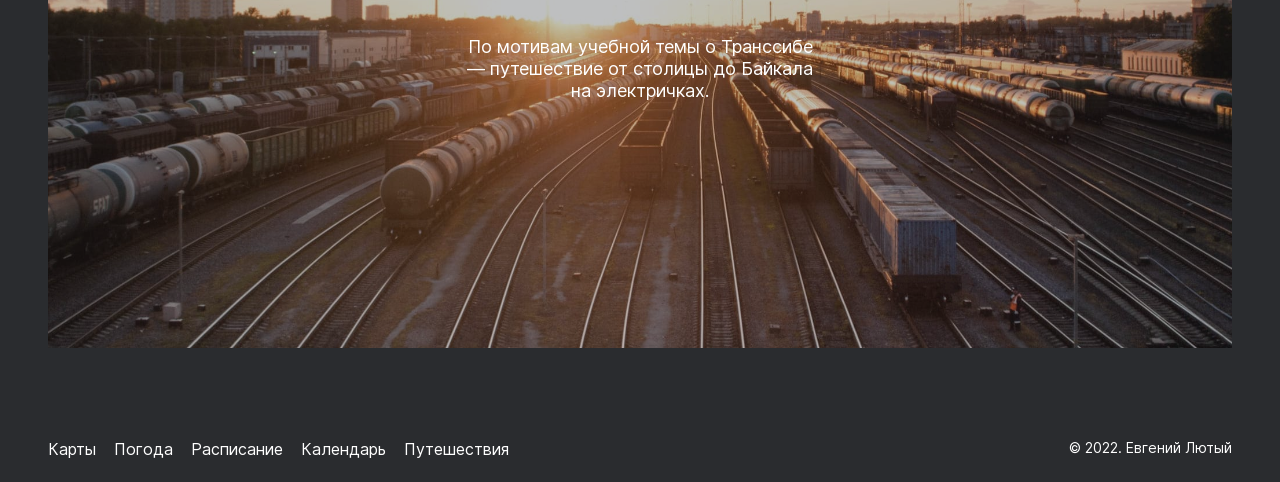
==== commit 6755e853: "Add files via upload" ====
--- a/index.html
+++ b/index.html
@@ -10,10 +10,10 @@
 
 <body class="page">
     <header class="header">
-        <img class="header__logo" alt="Логотип" src="../russian-travel-main/images/header-logo.svg">
+        <img class="header__logo" alt="Логотип" src="./images/header-logo.svg">
         <ul class="header__lang-list">
             <li class="header__lang-item">
-                <a class="header__lang-link header__lang-link_status_active">Ru</a>
+                <a class="header__lang-link header__lang-link_active">Ru</a>
             </li>
             <li class="header__lang-item">
                 <a href="#" class="header__lang-link">En</a>
@@ -25,7 +25,7 @@
         <section class="lead">
             <h1 class="lead__title">Путешествия по России</h1>
             <h2 class="lead__subtitle">Настоящая страна не в выпусках новостей, а здесь.</h2>
-            <img class="lead__image" alt="Маршрут" src="../russian-travel-main/images/lead-polka.jpg">
+            <img class="lead__image" alt="Маршрут" src="./images/lead-polka.jpg">
             <p class="lead__caption">ваша полка — верхняя</p>
         </section>
 
@@ -55,18 +55,18 @@
         </section>
 
         <section class="photo-grid">
-            <img class="photo-grid__item" alt="Поезд" src="../russian-travel-main/images/photo-grid-train.jpg">
-            <img class="photo-grid__item" alt="Облака" src="../russian-travel-main/images/photo-grid-atharva-tulsi.jpg">
-            <img class="photo-grid__item" alt="Туман" src="../russian-travel-main/images/photo-grid-tuman.jpg">
-            <img class="photo-grid__item" alt="Лес" src="../russian-travel-main/images/photo-grid-sochi.jpg">
-            <img class="photo-grid__item" alt="Колесо" src="../russian-travel-main/images/photo-grid-arisa.jpg">
-            <img class="photo-grid__item" alt="Байкал" src="../russian-travel-main/images/photo-grid-baikal.jpg">
-            <img class="photo-grid__item" alt="Эльбрус" src="../russian-travel-main/images/photo-grid-elbrus.jpg">
-            <img class="photo-grid__item" alt="Пешеход" src="../russian-travel-main/images/photo-grid-kondratiev.jpg">
-            <img class="photo-grid__item" alt="Камчатка 1" src="../russian-travel-main/images/photo-grid-kamchatka-1.jpg">
-            <img class="photo-grid__item" alt="Камчатка 2" src="../russian-travel-main/images/photo-grid-kamchatka-2.jpg">
-            <img class="photo-grid__item" alt="Байкал 2" src="../russian-travel-main/images/photo-grid-baikal-2.jpg">
-            <img class="photo-grid__item" alt="Горы" src="../russian-travel-main/images/photo-grid-ergaki.jpg">
+            <img class="photo-grid__item" alt="Поезд" src="./images/photo-grid-train.jpg">
+            <img class="photo-grid__item" alt="Облака" src="./images/photo-grid-atharva-tulsi.jpg">
+            <img class="photo-grid__item" alt="Туман" src="./images/photo-grid-tuman.jpg">
+            <img class="photo-grid__item" alt="Лес" src="./images/photo-grid-sochi.jpg">
+            <img class="photo-grid__item" alt="Колесо" src="./images/photo-grid-arisa.jpg">
+            <img class="photo-grid__item" alt="Байкал" src="./images/photo-grid-baikal.jpg">
+            <img class="photo-grid__item" alt="Эльбрус" src="./images/photo-grid-elbrus.jpg">
+            <img class="photo-grid__item" alt="Пешеход" src="./images/photo-grid-kondratiev.jpg">
+            <img class="photo-grid__item" alt="Камчатка 1" src="./images/photo-grid-kamchatka-1.jpg">
+            <img class="photo-grid__item" alt="Камчатка 2" src="./images/photo-grid-kamchatka-2.jpg">
+            <img class="photo-grid__item" alt="Байкал 2" src="./images/photo-grid-baikal-2.jpg">
+            <img class="photo-grid__item" alt="Горы" src="./images/photo-grid-ergaki.jpg">
         </section>
 
         <section class="places">
@@ -76,7 +76,7 @@
                     <p class="place__url-heading">url</p>
                     <a class="place__link" href="http://park-kosa.ru">park-kosa.ru</a>
                 </div>
-                <img class="place__image" alt="Картинка" src="../russian-travel-main/images/place-kosa.jpg">
+                <img class="place__image" alt="Картинка" src="./images/place-kosa.jpg">
                 <div class="place__text">
                     <p class="place__paragraph">Здесь, посреди лесов и песчаных дюн, вы сможете увидеть два водных горизонта — спокойного Куршского залива с одной стороны и подёрнутого рябью волн Балтийского моря с другой. Уникальная природная зона на краю российского анклава.</p>
                     <p class="place__paragraph">На этом Калининградская область не заканчивается. Для путешественника и исследователя там же по соседству — самая западная точка России, Балтийская коса, — и немецкое наследие россыпи небольших приморских городов. Атмосфера здешних
@@ -91,7 +91,7 @@
                     <a class="place__link" href="https://yourshot.nationalgeographic.com/photos/?keywords=kolskiy">National
             Geographic</a>
                 </div>
-                <img class="place__image" alt="Картинка" src="../russian-travel-main/images/place-kolsky.jpg">
+                <img class="place__image" alt="Картинка" src="./images/place-kolsky.jpg">
                 <div class="place__text">
                     <p class="place__paragraph">Почти весь полуостров находится за Полярным кругом. Саамская тундра, от которой на юг — тайга, а на север — Ледовитый океан, прикидывающийся Баренцевым морем.</p>
                     <p class="place__paragraph">Возможно, вы смотрели Звягинцева и даже слышали историю арктического фестиваля в Териберке. Возможно, слово «Хибины» не осталось под снегом школьных воспоминаний об уроках географии. Возможно, вы не интересовались пронизывающей земную
@@ -105,7 +105,7 @@
                     <p class="place__url-heading">url</p>
                     <a class="place__link" href="https://www.facebook.com/vera.bashmakova/posts/10156011613718822">Facebook</a>
                 </div>
-                <img class="place__image" alt="Картинка" src="../russian-travel-main/images/place-altai.jpg">
+                <img class="place__image" alt="Картинка" src="./images/place-altai.jpg">
                 <div class="place__text">
                     <p class="place__paragraph">Алтай — одно из красивейших мест в России. В первую очередь из-за гор: если ехать вдоль хребта, вы увидите склоны, усыпанные соснами, горные реки и озёра. А если вы откроете в автомобиле окна, сможете познакомиться с невидимым чудом
                         здешних мест — горным воздухом.</p>
@@ -120,7 +120,7 @@
                     <p class="place__url-heading">url</p>
                     <a class="place__link" href="https://vk.com/baikalmile">https://vk.com/baikalmile</a>
                 </div>
-                <img class="place__image" alt="Картинка" src="../russian-travel-main/images/place-winter-baikal.jpg">
+                <img class="place__image" alt="Картинка" src="./images/place-winter-baikal.jpg">
                 <div class="place__text">
                     <p class="place__paragraph">Всем известен Байкал как крупнейшее озеро в мире. Многие также знают, что это самый большой источник пресной воды и одно из красивейших мест в России.</p>
                     <p class="place__paragraph">Конечно, это всё так. Но Байкал ещё идеальное место для соревнований по скийорингу. Это такой вид спорта, когда лыжник привязывает себя к мотоциклу, и тандем старается развить как можно бóльшую скорость на льду. В марте 2019 года на
@@ -134,7 +134,7 @@
                     <p class="place__url-heading">url</p>
                     <a class="place__link" href="http://vodlozero.ru">http://vodlozero.ru/</a>
                 </div>
-                <img class="place__image" alt="Картинка" src="../russian-travel-main/images/place-karelia.jpg">
+                <img class="place__image" alt="Картинка" src="./images/place-karelia.jpg">
                 <div class="place__text">
                     <p class="place__paragraph">Сибирь заканчивается не на Урале, а в Карелии: образующая тайгу сибирская лиственница не растёт западнее Водлозера. Зато здесь она вымахивает на 30 метров — леса карельских национальных парков из-за непроходимых болот никогда не знали
                         топора. Некоторым соснам уже больше чем полтысячелетия. Прикоснитесь к живому существу, видевшему солнце раньше, чем увидал его Иван Грозный. В девственном лесу на сотню километров не встретишь тропы. А на редких тропинках деревья
@@ -155,7 +155,7 @@
     </main>
 
     <footer class="footer">
-        <nav class="footer__background">
+        <nav class="footer__navigation">
             <ul class="footer__list-link">
                 <li class="footer__list-item">
                     <a class="footer__link" href="https://yandex.ru/maps/">Карты</a>
--- a/pages/index.css
+++ b/pages/index.css
@@ -0,0 +1,42 @@
+@import url(../vendor/normalize.css);
+@import url(../vendor/fonts.css);
+@import url(../blocks/cover/cover.css);
+@import url(../blocks/cover/__title/cover__title.css);
+@import url(../blocks/cover/__subtitle/cover__subtitle.css);
+@import url(../blocks/cover/__overlay/cover__overlay.css);
+@import url(../blocks/cover/__background/cover__background.css);
+@import url(../blocks/footer/footer.css);
+@import url(../blocks/footer/__copyright/footer__copyright.css);
+@import url(../blocks/footer/__link/footer__link.css);
+@import url(../blocks/footer/__list-item/footer__list-item.css);
+@import url(../blocks/footer/__list-link/footer__list-link.css);
+@import url(../blocks/footer/__navigation/footer__navigation.css);
+@import url(../blocks/header/header.css);
+@import url(../blocks/header/__logo/header__logo.css);
+@import url(../blocks/header/__lang-list/header__lang-list.css);
+@import url(../blocks/header/__lang-link/_active/header__lang-link_active.css);
+@import url(../blocks/header/__lang-link/header__lang-link.css);
+@import url(../blocks/header/__lang-item/header__lang-item.css);
+@import url(../blocks/intro/intro.css);
+@import url(../blocks/intro/__title/intro__title.css);
+@import url(../blocks/intro/__text/intro__text.css);
+@import url(../blocks/intro/__list/intro__list.css);
+@import url(../blocks/intro/__list-title/intro__list-title.css);
+@import url(../blocks/intro/__list-item/intro__list-item.css);
+@import url(../blocks/lead/lead.css);
+@import url(../blocks/lead/__title/lead__title.css);
+@import url(../blocks/lead/__subtitle/lead__subtitle.css);
+@import url(../blocks/lead/__image/lead__image.css);
+@import url(../blocks/lead/__caption/lead__caption.css);
+@import url(../blocks/page/page.css);
+@import url(../blocks/photo-grid/photo-grid.css);
+@import url(../blocks/photo-grid/__item/photo-grid__item.css);
+@import url(../blocks/place/place.css);
+@import url(../blocks/place/__title/place__title.css);
+@import url(../blocks/place/__website/place__website.css);
+@import url(../blocks/place/__paragraph/place__paragraph.css);
+@import url(../blocks/place/__image/place__image.css);
+@import url(../blocks/places/places.css);
+@import url(../blocks/place/__text/place__text.css);
+@import url(../blocks/place/__url-heading/place__url-heading.css);
+@import url(../blocks/place/__link/place__link.css);
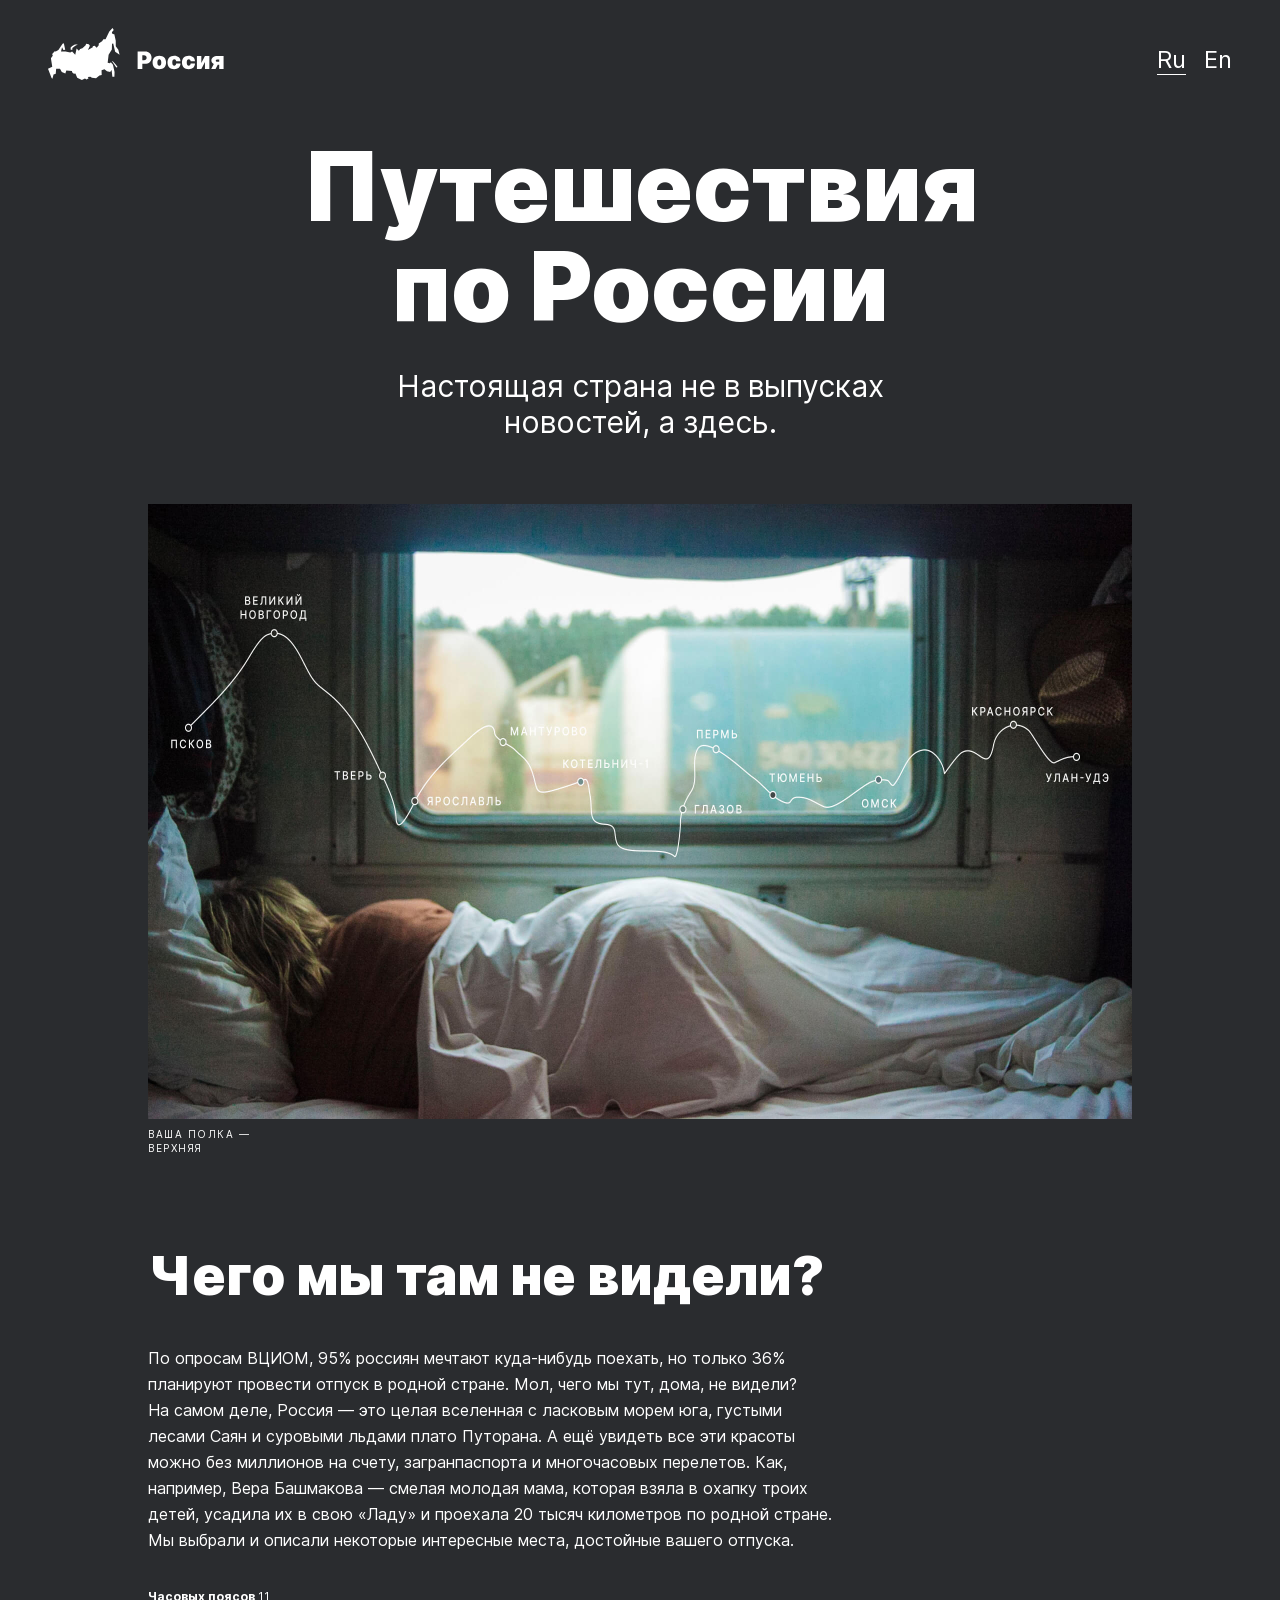
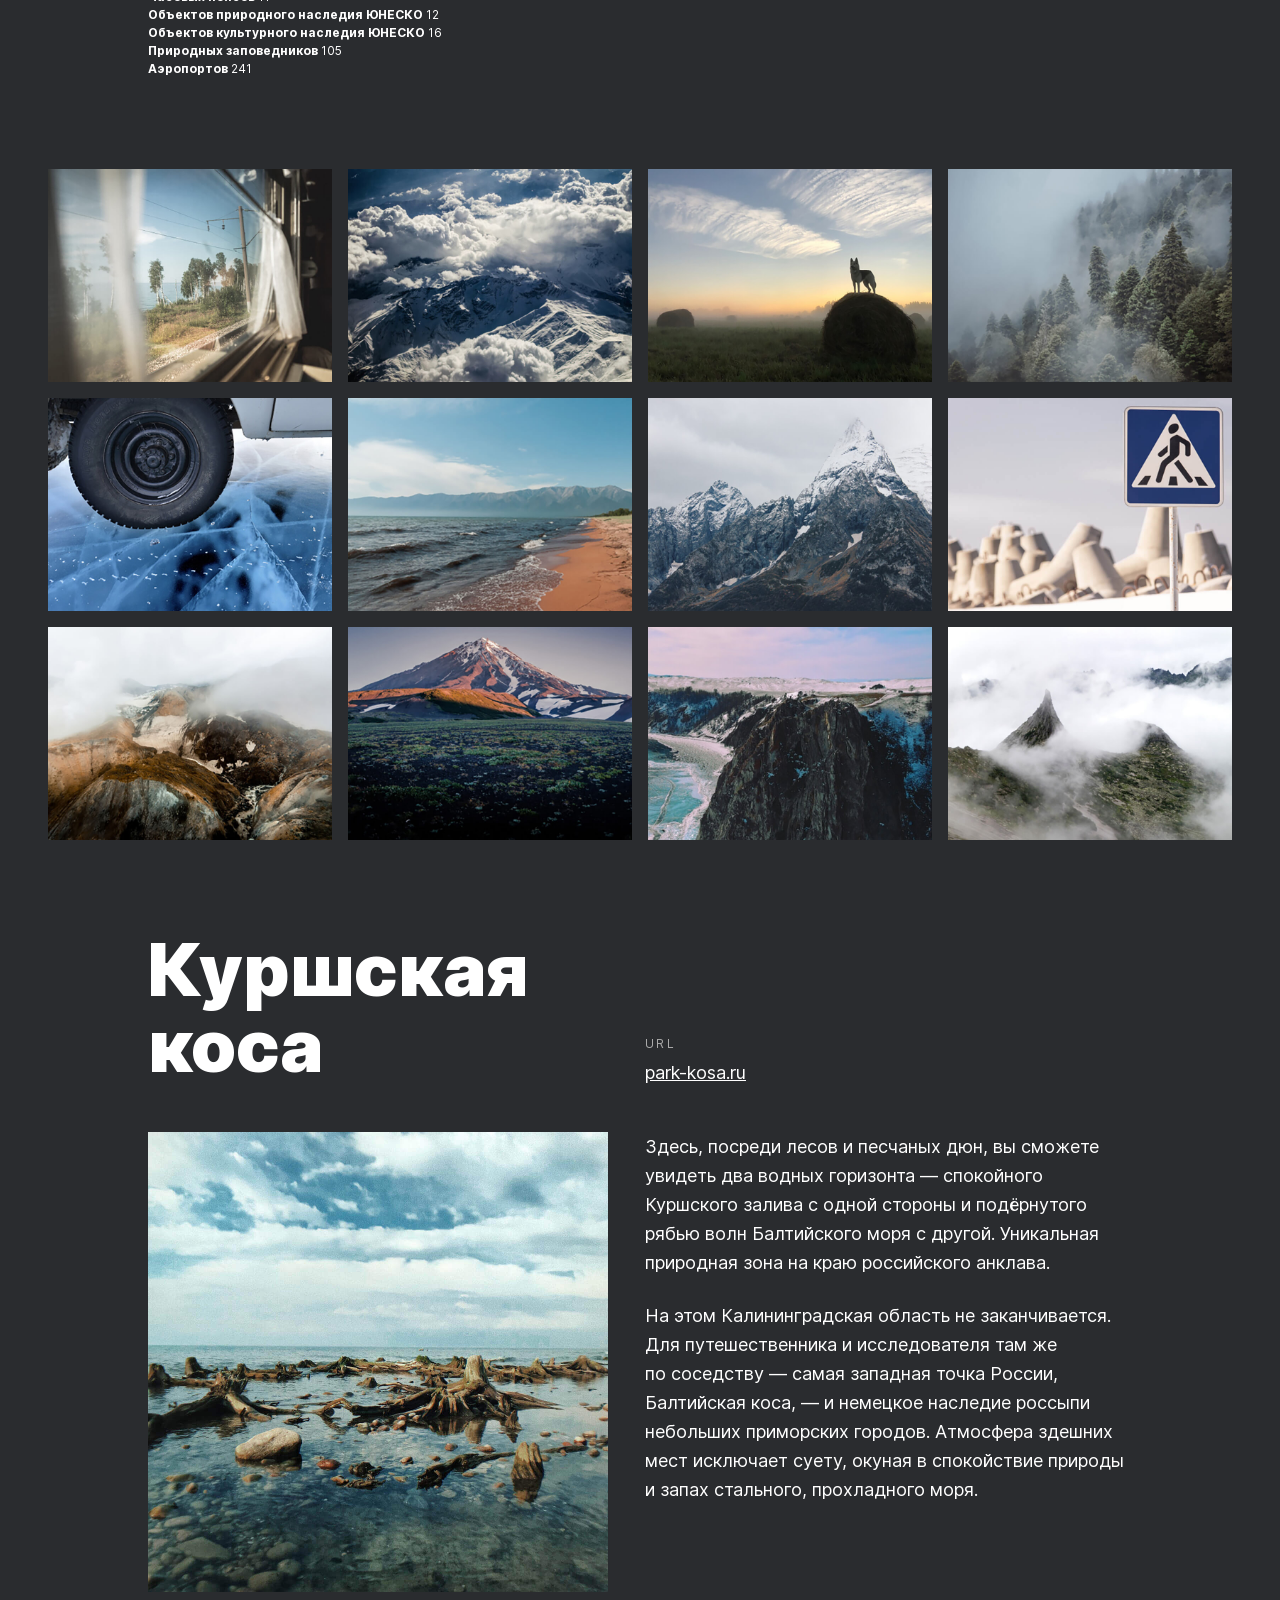
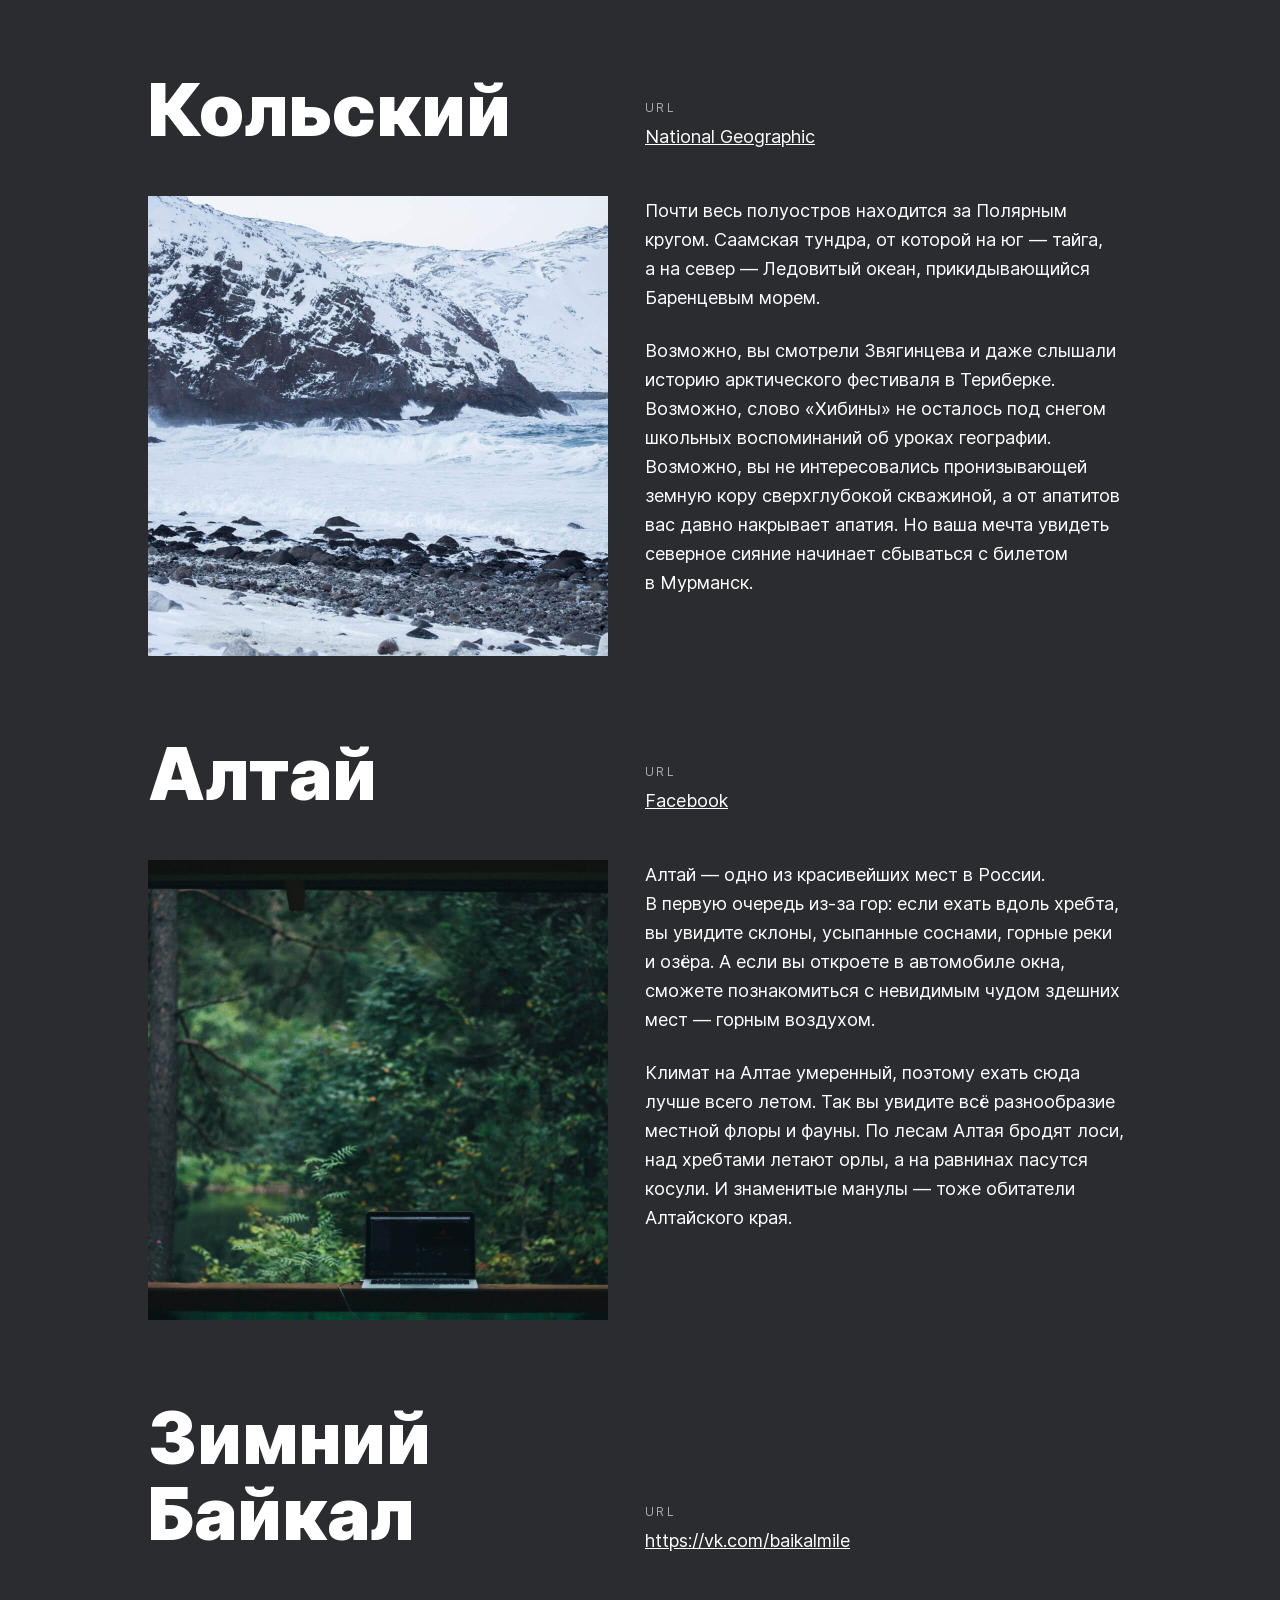
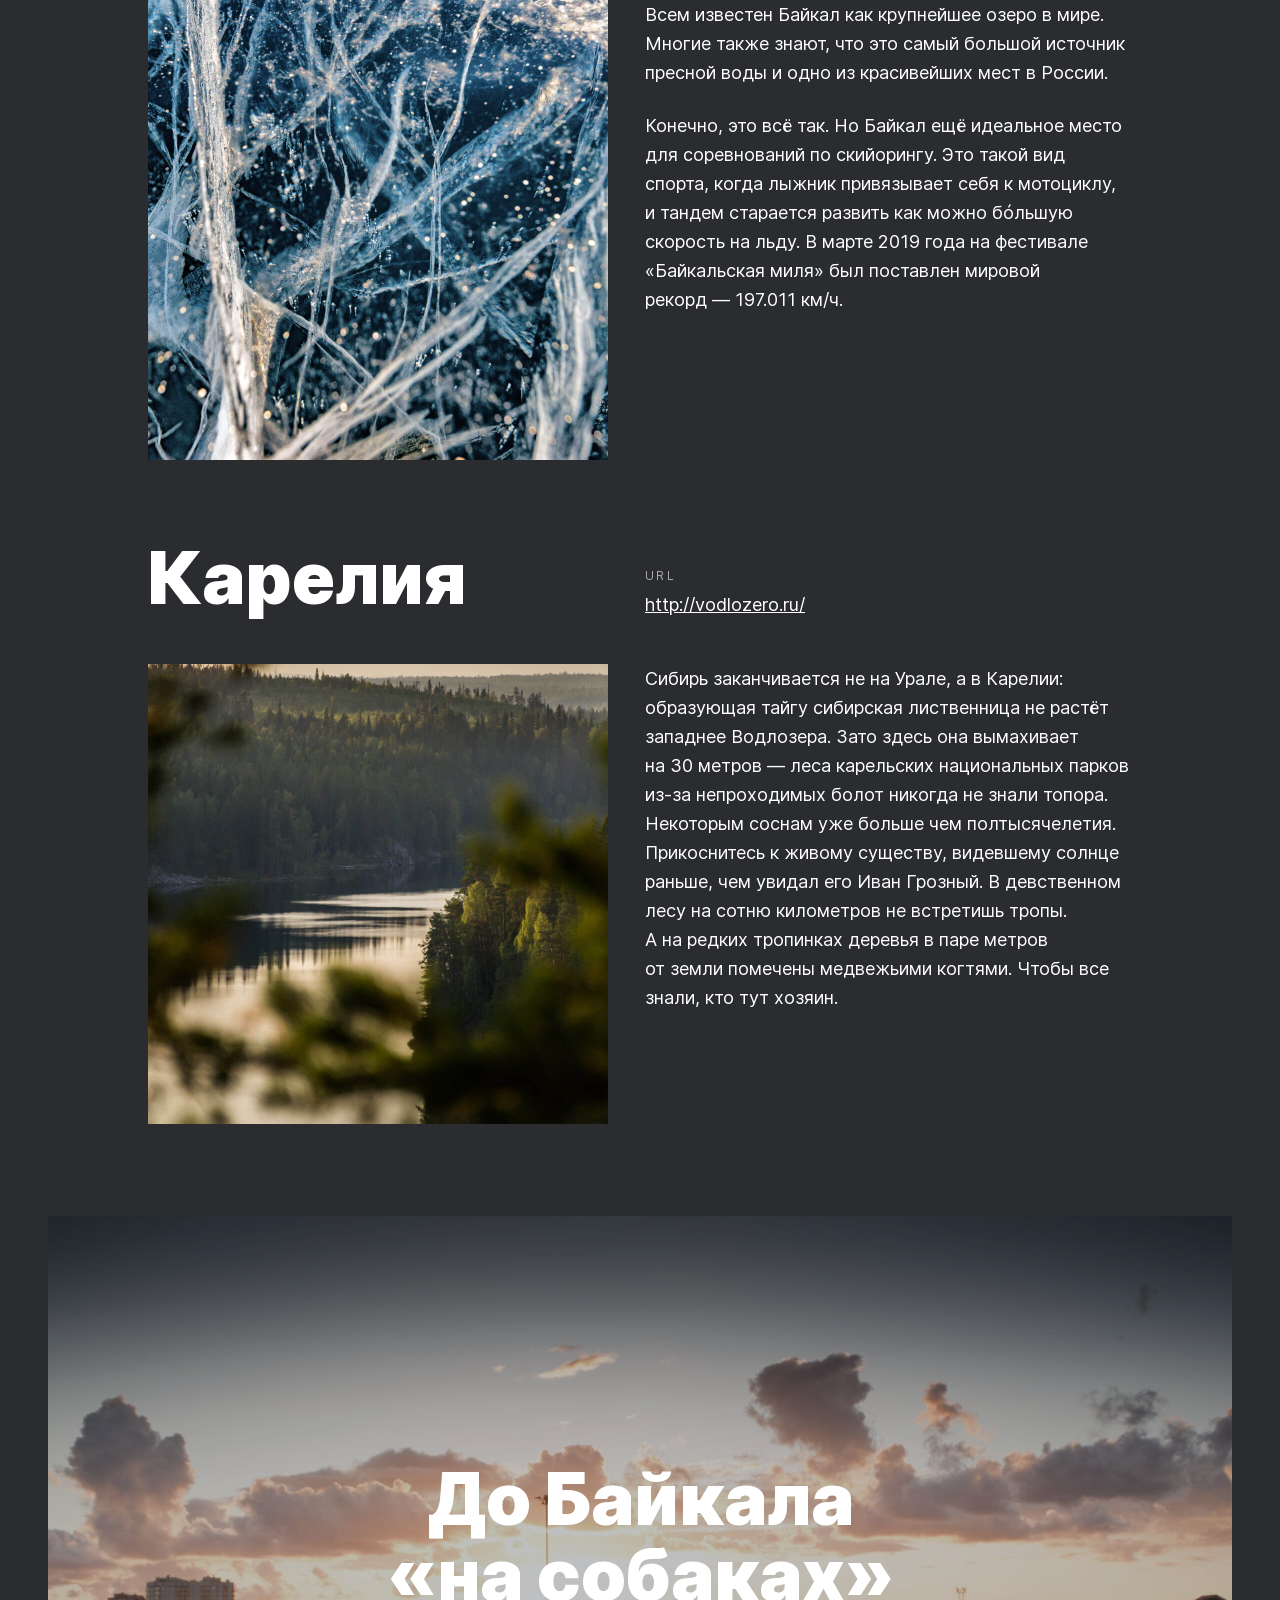
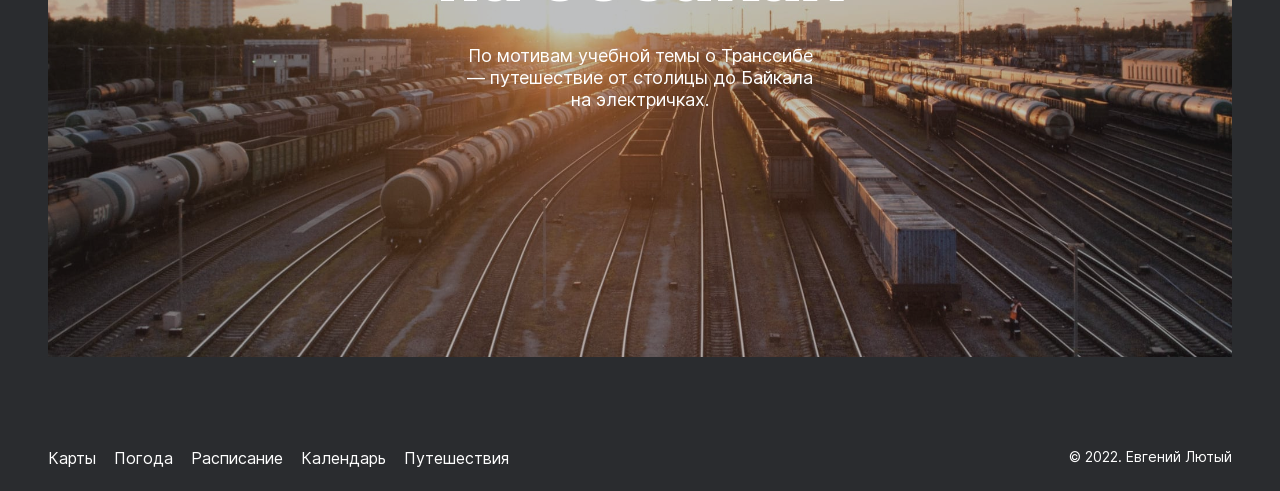
==== commit 67d880ea: "Add files via upload" ====
--- a/index.html
+++ b/index.html
@@ -74,13 +74,14 @@
                 <h2 class="place__title">Куршская коса</h2>
                 <div class="place__website">
                     <p class="place__url-heading">url</p>
-                    <a class="place__link" href="http://park-kosa.ru">park-kosa.ru</a>
+                    <a class="place__link" href="http://park-kosa.ru" target="_blank">park-kosa.ru</a>
                 </div>
                 <img class="place__image" alt="Картинка" src="./images/place-kosa.jpg">
                 <div class="place__text">
-                    <p class="place__paragraph">Здесь, посреди лесов и песчаных дюн, вы сможете увидеть два водных горизонта — спокойного Куршского залива с одной стороны и подёрнутого рябью волн Балтийского моря с другой. Уникальная природная зона на краю российского анклава.</p>
-                    <p class="place__paragraph">На этом Калининградская область не заканчивается. Для путешественника и исследователя там же по соседству — самая западная точка России, Балтийская коса, — и немецкое наследие россыпи небольших приморских городов. Атмосфера здешних
-                        мест исключает суету, окуная в спокойствие природы и запах стального, прохладного моря.</p>
+                    <p class="place__paragraph">Здесь, посреди лесов и&nbsp;песчаных дюн, вы&nbsp;сможете увидеть два водных горизонта&nbsp;&mdash; спокойного Куршского залива с&nbsp;одной стороны и&nbsp;подёрнутого рябью волн Балтийского моря с&nbsp;другой. Уникальная природная
+                        зона на&nbsp;краю российского анклава.</p>
+                    <p class="place__paragraph">На&nbsp;этом Калининградская область не&nbsp;заканчивается. Для путешественника и&nbsp;исследователя там&nbsp;же по&nbsp;соседству&nbsp;&mdash; самая западная точка России, Балтийская коса,&nbsp;&mdash; и&nbsp;немецкое наследие россыпи
+                        небольших приморских городов. Атмосфера здешних мест исключает суету, окуная в&nbsp;спокойствие природы и&nbsp;запах стального, прохладного моря.</p>
                 </div>
             </article>
 
@@ -88,14 +89,14 @@
                 <h2 class="place__title">Кольский</h2>
                 <div class="place__website">
                     <p class="place__url-heading">url</p>
-                    <a class="place__link" href="https://yourshot.nationalgeographic.com/photos/?keywords=kolskiy">National
+                    <a class="place__link" href="https://yourshot.nationalgeographic.com/photos/?keywords=kolskiy" target="_blank">National
             Geographic</a>
                 </div>
                 <img class="place__image" alt="Картинка" src="./images/place-kolsky.jpg">
                 <div class="place__text">
-                    <p class="place__paragraph">Почти весь полуостров находится за Полярным кругом. Саамская тундра, от которой на юг — тайга, а на север — Ледовитый океан, прикидывающийся Баренцевым морем.</p>
-                    <p class="place__paragraph">Возможно, вы смотрели Звягинцева и даже слышали историю арктического фестиваля в Териберке. Возможно, слово «Хибины» не осталось под снегом школьных воспоминаний об уроках географии. Возможно, вы не интересовались пронизывающей земную
-                        кору сверхглубокой скважиной, а от апатитов вас давно накрывает апатия. Но ваша мечта увидеть северное сияние начинает сбываться с билетом в Мурманск.</p>
+                    <p class="place__paragraph">Почти весь полуостров находится за&nbsp;Полярным кругом. Саамская тундра, от&nbsp;которой на&nbsp;юг&nbsp;&mdash; тайга, а&nbsp;на&nbsp;север&nbsp;&mdash; Ледовитый океан, прикидывающийся Баренцевым морем.</p>
+                    <p class="place__paragraph">Возможно, вы&nbsp;смотрели Звягинцева и&nbsp;даже слышали историю арктического фестиваля в&nbsp;Териберке. Возможно, слово &laquo;Хибины&raquo; не&nbsp;осталось под снегом школьных воспоминаний об&nbsp;уроках географии. Возможно, вы&nbsp;не&nbsp;интересовались
+                        пронизывающей земную кору сверхглубокой скважиной, а&nbsp;от&nbsp;апатитов вас давно накрывает апатия. Но&nbsp;ваша мечта увидеть северное сияние начинает сбываться с&nbsp;билетом в&nbsp;Мурманск.</p>
                 </div>
             </article>
 
@@ -103,14 +104,14 @@
                 <h2 class="place__title">Алтай</h2>
                 <div class="place__website">
                     <p class="place__url-heading">url</p>
-                    <a class="place__link" href="https://www.facebook.com/vera.bashmakova/posts/10156011613718822">Facebook</a>
+                    <a class="place__link" href="https://www.facebook.com/vera.bashmakova/posts/10156011613718822" target="_blank">Facebook</a>
                 </div>
                 <img class="place__image" alt="Картинка" src="./images/place-altai.jpg">
                 <div class="place__text">
-                    <p class="place__paragraph">Алтай — одно из красивейших мест в России. В первую очередь из-за гор: если ехать вдоль хребта, вы увидите склоны, усыпанные соснами, горные реки и озёра. А если вы откроете в автомобиле окна, сможете познакомиться с невидимым чудом
-                        здешних мест — горным воздухом.</p>
-                    <p class="place__paragraph">Климат на Алтае умеренный, поэтому ехать сюда лучше всего летом. Так вы увидите всё разнообразие местной флоры и фауны. По лесам Алтая бродят лоси, над хребтами летают орлы, а на равнинах пасутся косули. И знаменитые манулы — тоже
-                        обитатели Алтайского края.</p>
+                    <p class="place__paragraph">Алтай&nbsp;&mdash; одно из&nbsp;красивейших мест в&nbsp;России. В&nbsp;первую очередь из-за гор: если ехать вдоль хребта, вы&nbsp;увидите склоны, усыпанные соснами, горные реки и&nbsp;озёра. А&nbsp;если вы&nbsp;откроете в&nbsp;автомобиле
+                        окна, сможете познакомиться с&nbsp;невидимым чудом здешних мест&nbsp;&mdash; горным воздухом.</p>
+                    <p class="place__paragraph">Климат на&nbsp;Алтае умеренный, поэтому ехать сюда лучше всего летом. Так вы&nbsp;увидите всё разнообразие местной флоры и&nbsp;фауны. По&nbsp;лесам Алтая бродят лоси, над хребтами летают орлы, а&nbsp;на&nbsp;равнинах пасутся косули.
+                        И&nbsp;знаменитые манулы&nbsp;&mdash; тоже обитатели Алтайского края.</p>
                 </div>
             </article>
 
@@ -118,13 +119,13 @@
                 <h2 class="place__title">Зимний Байкал</h2>
                 <div class="place__website">
                     <p class="place__url-heading">url</p>
-                    <a class="place__link" href="https://vk.com/baikalmile">https://vk.com/baikalmile</a>
+                    <a class="place__link" href="https://vk.com/baikalmile" target="_blank">https://vk.com/baikalmile</a>
                 </div>
                 <img class="place__image" alt="Картинка" src="./images/place-winter-baikal.jpg">
                 <div class="place__text">
-                    <p class="place__paragraph">Всем известен Байкал как крупнейшее озеро в мире. Многие также знают, что это самый большой источник пресной воды и одно из красивейших мест в России.</p>
-                    <p class="place__paragraph">Конечно, это всё так. Но Байкал ещё идеальное место для соревнований по скийорингу. Это такой вид спорта, когда лыжник привязывает себя к мотоциклу, и тандем старается развить как можно бóльшую скорость на льду. В марте 2019 года на
-                        фестивале «Байкальская миля» был поставлен мировой рекорд — 197.011 км/ч.</p>
+                    <p class="place__paragraph">Всем известен Байкал как крупнейшее озеро в&nbsp;мире. Многие также знают, что это самый большой источник пресной воды и&nbsp;одно из&nbsp;красивейших мест в&nbsp;России.</p>
+                    <p class="place__paragraph">Конечно, это всё так. Но&nbsp;Байкал ещё идеальное место для соревнований по&nbsp;скийорингу. Это такой вид спорта, когда лыжник привязывает себя к&nbsp;мотоциклу, и&nbsp;тандем старается развить как можно б&oacute;льшую скорость на&nbsp;льду.
+                        В&nbsp;марте 2019 года на&nbsp;фестивале &laquo;Байкальская миля&raquo; был поставлен мировой рекорд&nbsp;&mdash; 197.011&nbsp;км/ч.</p>
                 </div>
             </article>
 
@@ -132,19 +133,19 @@
                 <h2 class="place__title">Карелия</h2>
                 <div class="place__website">
                     <p class="place__url-heading">url</p>
-                    <a class="place__link" href="http://vodlozero.ru">http://vodlozero.ru/</a>
+                    <a class="place__link" href="http://vodlozero.ru" target="_blank">http://vodlozero.ru/</a>
                 </div>
                 <img class="place__image" alt="Картинка" src="./images/place-karelia.jpg">
                 <div class="place__text">
-                    <p class="place__paragraph">Сибирь заканчивается не на Урале, а в Карелии: образующая тайгу сибирская лиственница не растёт западнее Водлозера. Зато здесь она вымахивает на 30 метров — леса карельских национальных парков из-за непроходимых болот никогда не знали
-                        топора. Некоторым соснам уже больше чем полтысячелетия. Прикоснитесь к живому существу, видевшему солнце раньше, чем увидал его Иван Грозный. В девственном лесу на сотню километров не встретишь тропы. А на редких тропинках деревья
-                        в паре метров от земли помечены медвежьими когтями. Чтобы все знали, кто тут хозяин.</p>
+                    <p class="place__paragraph">Сибирь заканчивается не&nbsp;на&nbsp;Урале, а&nbsp;в&nbsp;Карелии: образующая тайгу сибирская лиственница не&nbsp;растёт западнее Водлозера. Зато здесь она вымахивает на&nbsp;30&nbsp;метров&nbsp;&mdash; леса карельских национальных
+                        парков из-за непроходимых болот никогда не&nbsp;знали топора. Некоторым соснам уже больше чем полтысячелетия. Прикоснитесь к&nbsp;живому существу, видевшему солнце раньше, чем увидал его Иван Грозный. В&nbsp;девственном лесу на&nbsp;сотню
+                        километров не&nbsp;встретишь тропы. А&nbsp;на&nbsp;редких тропинках деревья в&nbsp;паре метров от&nbsp;земли помечены медвежьими когтями. Чтобы все знали, кто тут хозяин.</p>
                 </div>
             </article>
         </section>
 
         <section class="cover">
-            <a class="cover__overlay" href="https://stampsy.com/na-elektrichkakh-do-baikala">
+            <a class="cover__overlay" href="https://stampsy.com/na-elektrichkakh-do-baikala" target="_blank">
                 <div class="cover__background">
                     <h2 class="cover__title">До Байкала «на собаках»</h2>
                     <h3 class="cover__subtitle">По мотивам учебной темы о Транссибе — путешествие от столицы до Байкала на электричках.
@@ -158,19 +159,19 @@
         <nav class="footer__navigation">
             <ul class="footer__list-link">
                 <li class="footer__list-item">
-                    <a class="footer__link" href="https://yandex.ru/maps/">Карты</a>
+                    <a class="footer__link" href="https://yandex.ru/maps/" target="_blank">Карты</a>
                 </li>
                 <li class="footer__list-item">
-                    <a class="footer__link" href="https://yandex.ru/pogoda/">Погода</a>
+                    <a class="footer__link" href="https://yandex.ru/pogoda/" target="_blank">Погода</a>
                 </li>
                 <li class="footer__list-item">
-                    <a class="footer__link" href="https://rasp.yandex.ru/">Расписание</a>
+                    <a class="footer__link" href="https://rasp.yandex.ru/" target="_blank">Расписание</a>
                 </li>
                 <li class="footer__list-item">
-                    <a class="footer__link" href="https://calendar.yandex.ru/">Календарь</a>
+                    <a class="footer__link" href="https://calendar.yandex.ru/" target="_blank">Календарь</a>
                 </li>
                 <li class="footer__list-item">
-                    <a class="footer__link" href="https://travel.yandex.ru/">Путешествия</a>
+                    <a class="footer__link" href="https://travel.yandex.ru/" target="_blank">Путешествия</a>
                 </li>
             </ul>
         </nav>
